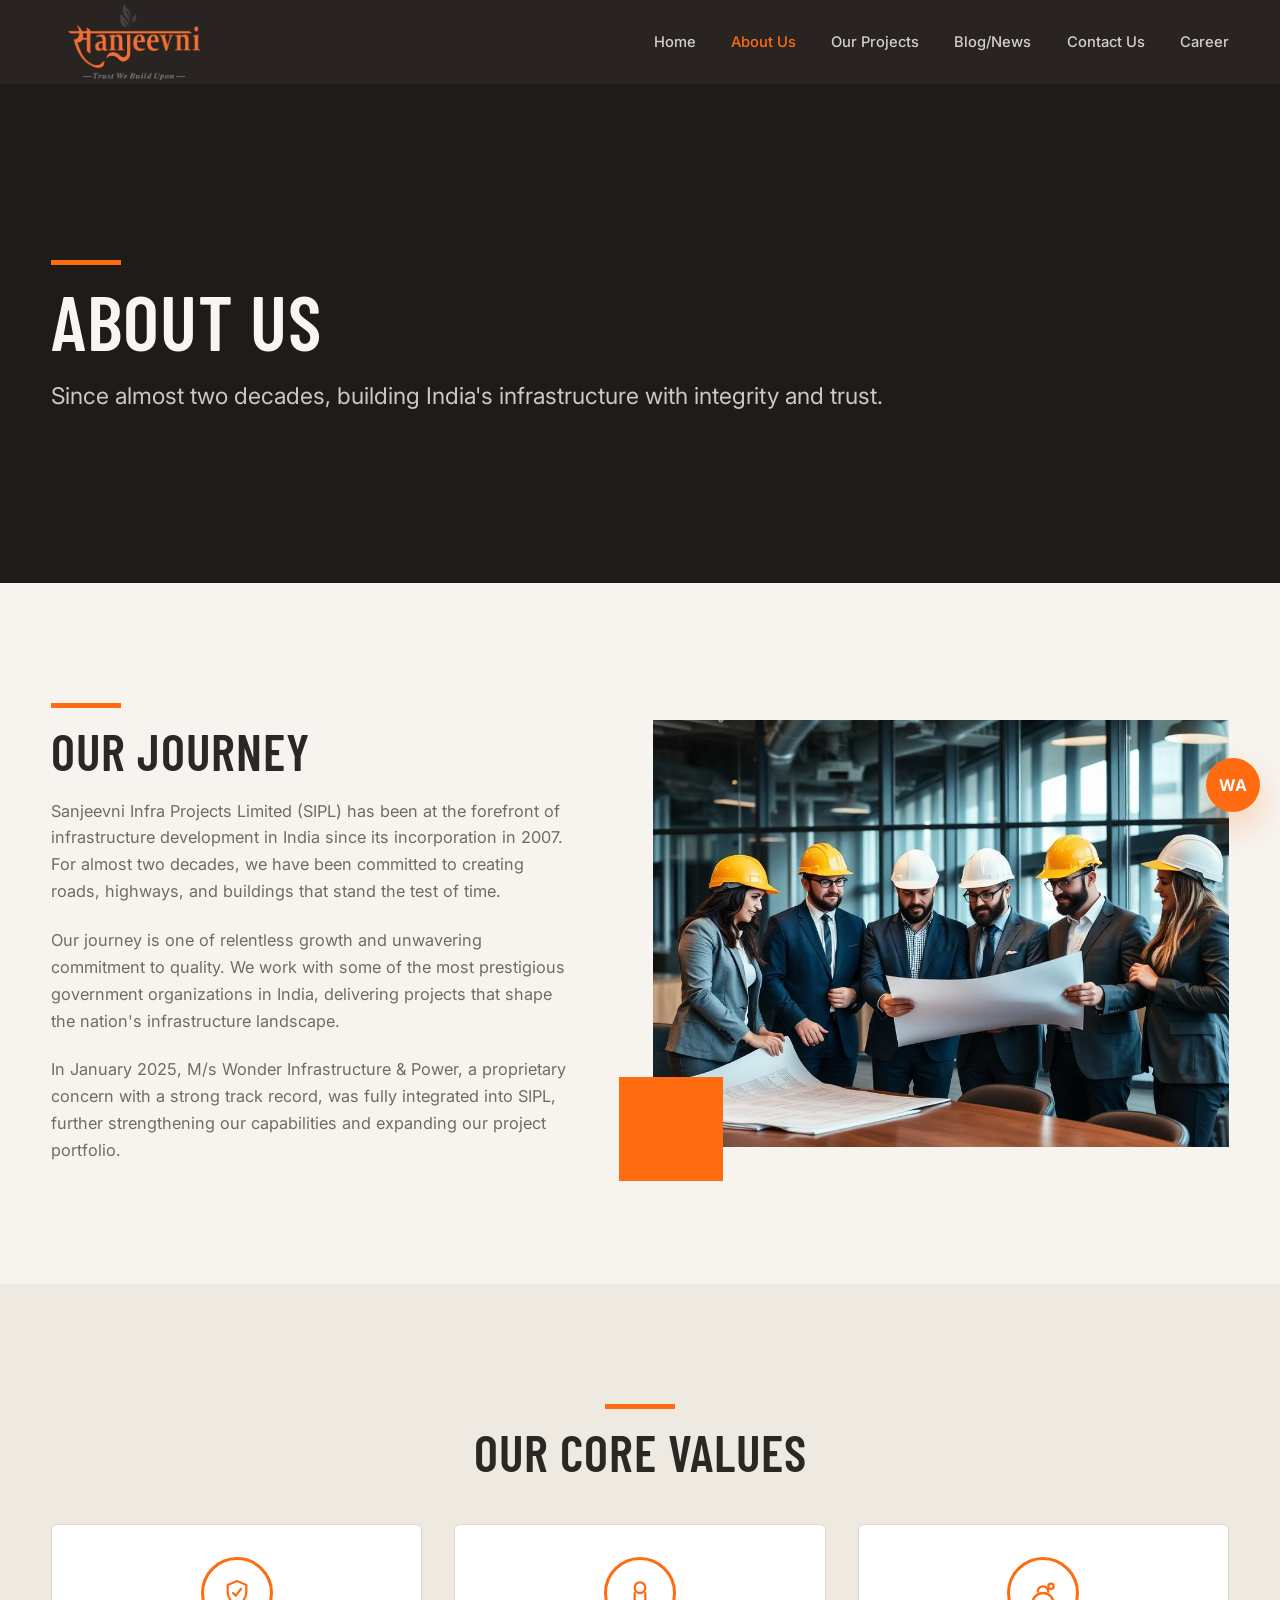
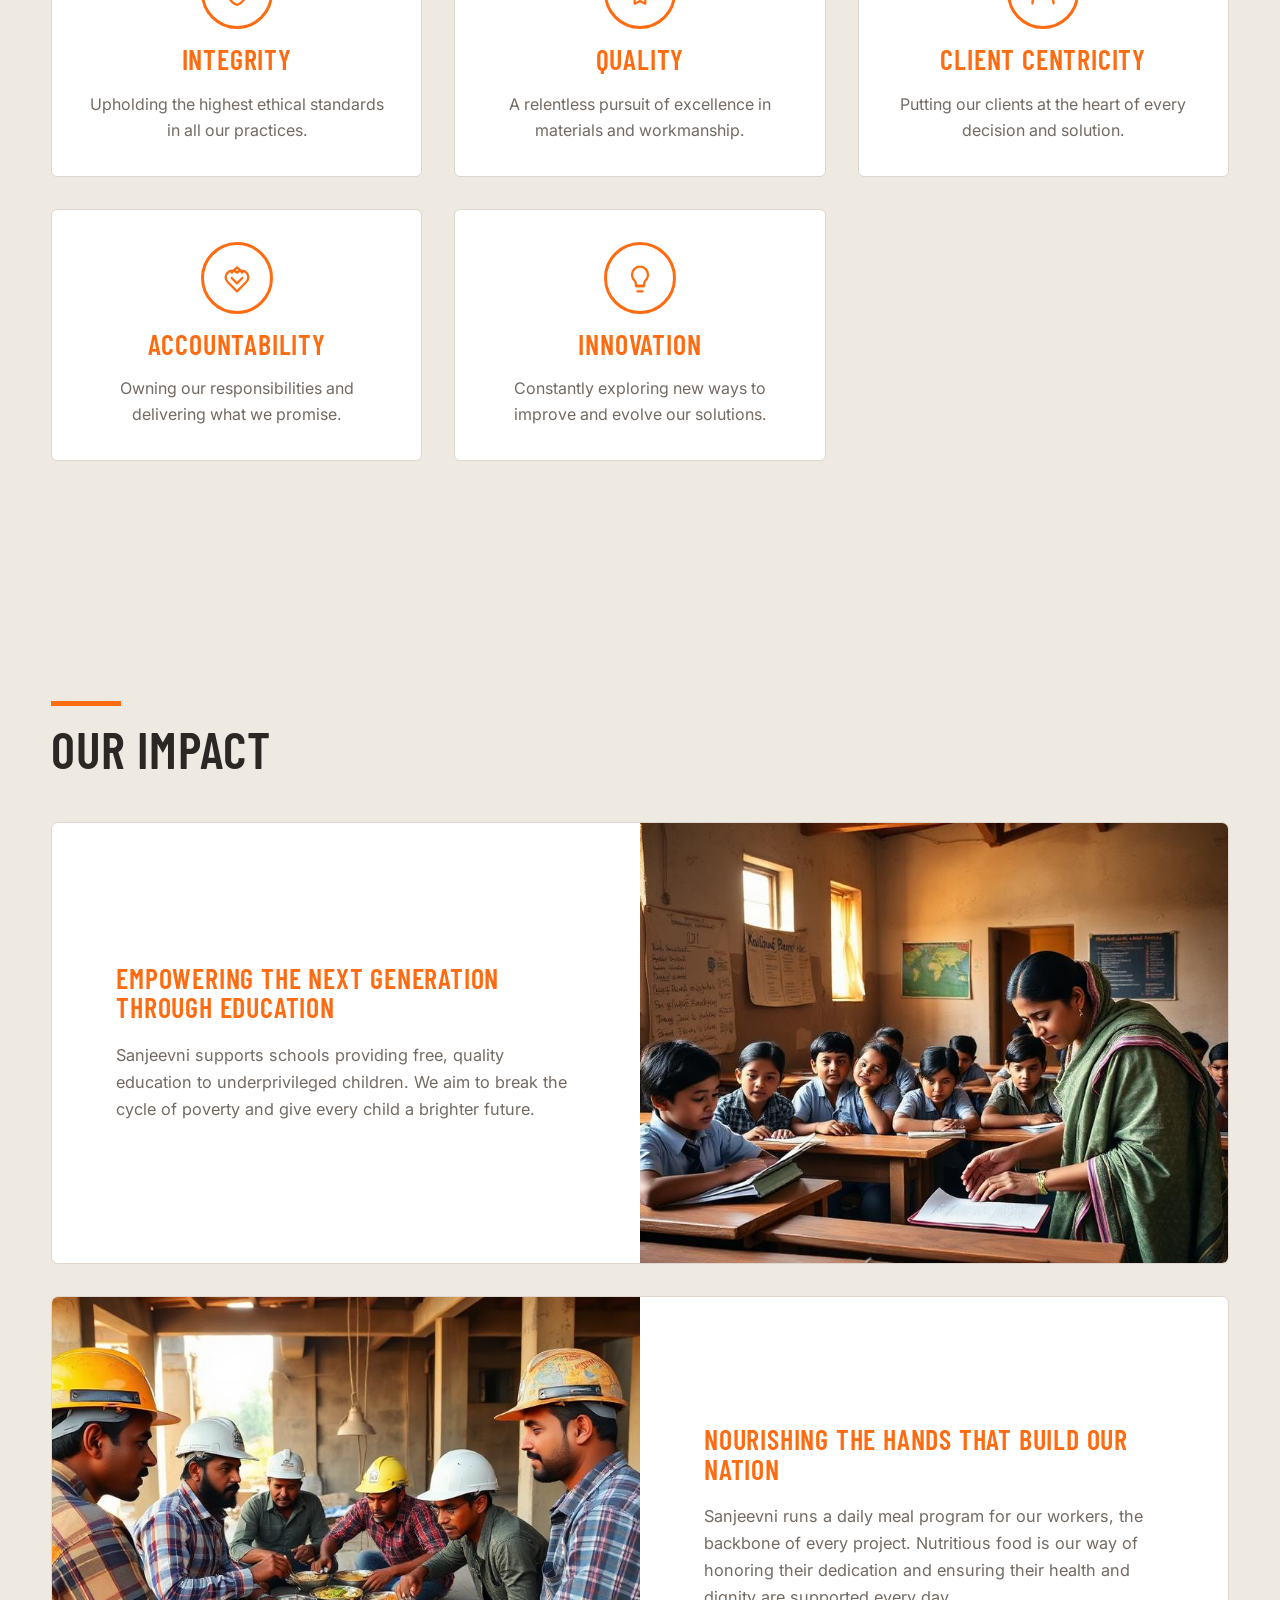
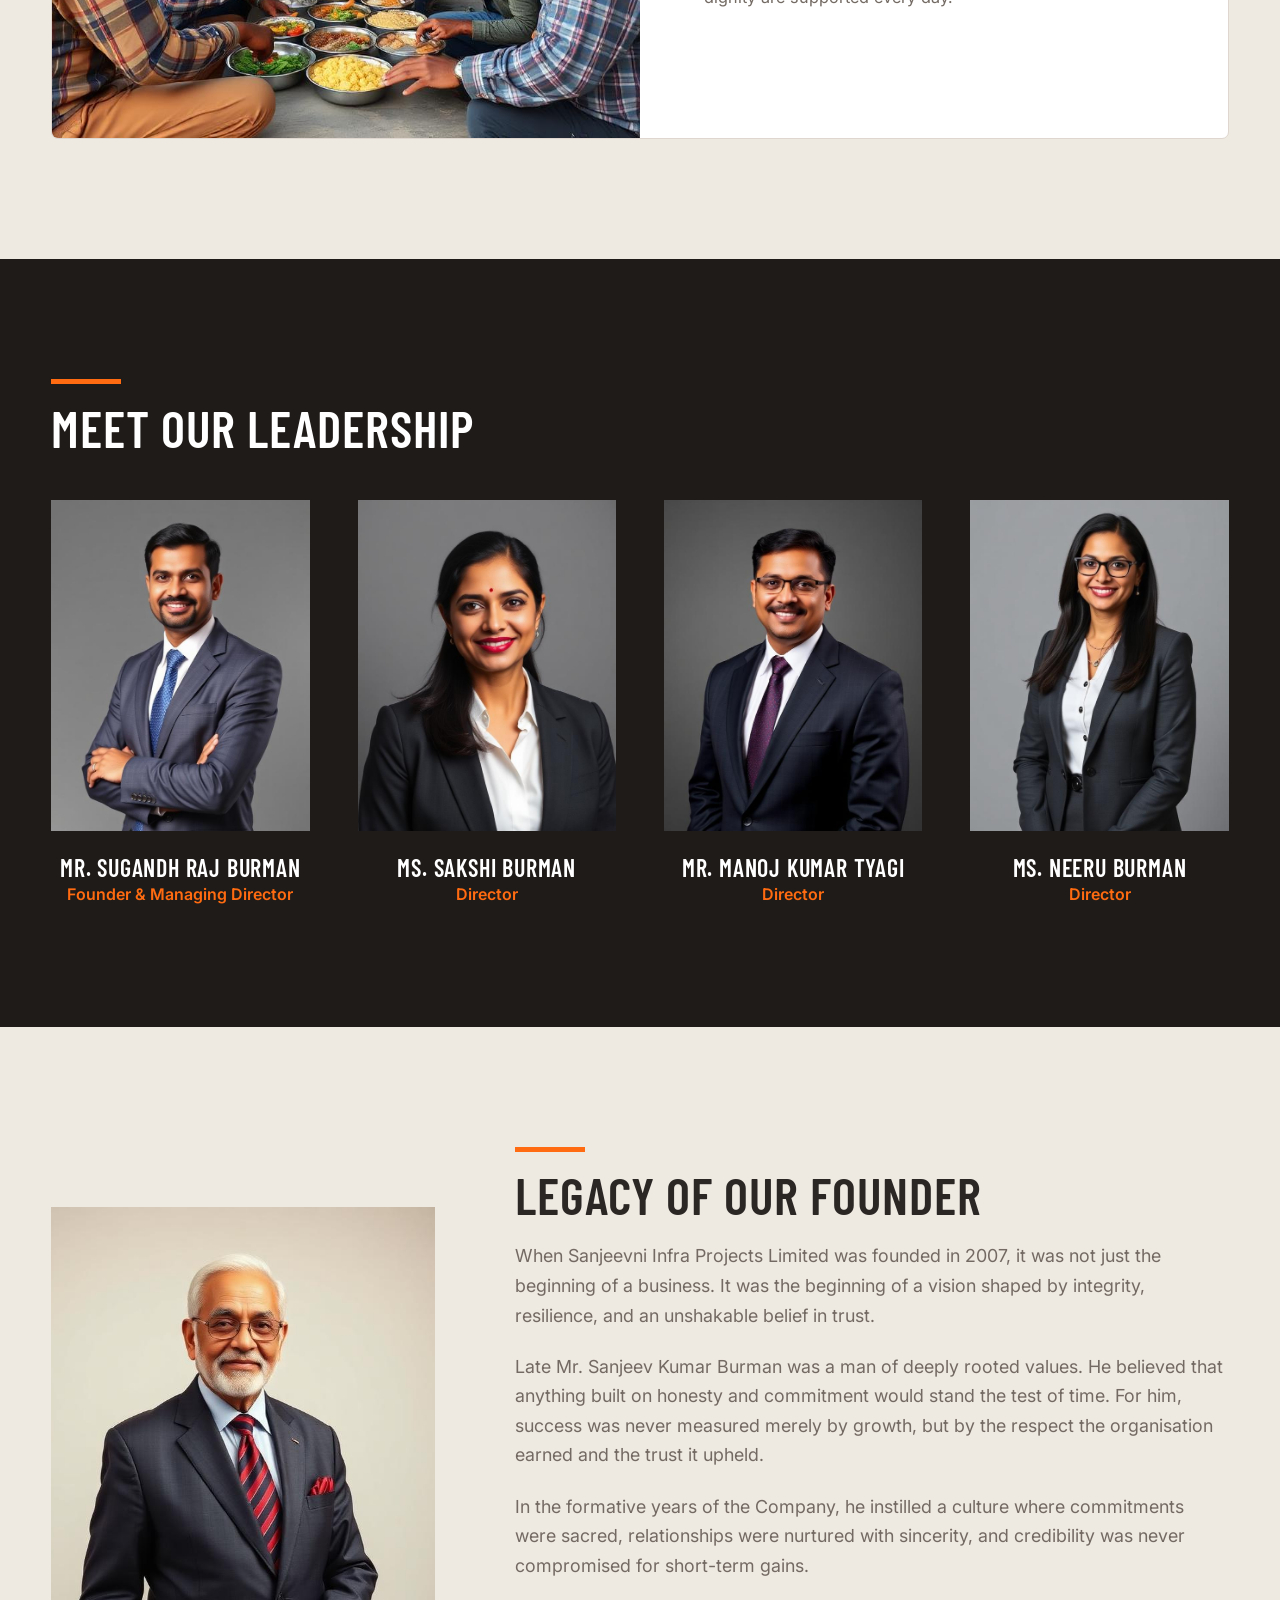
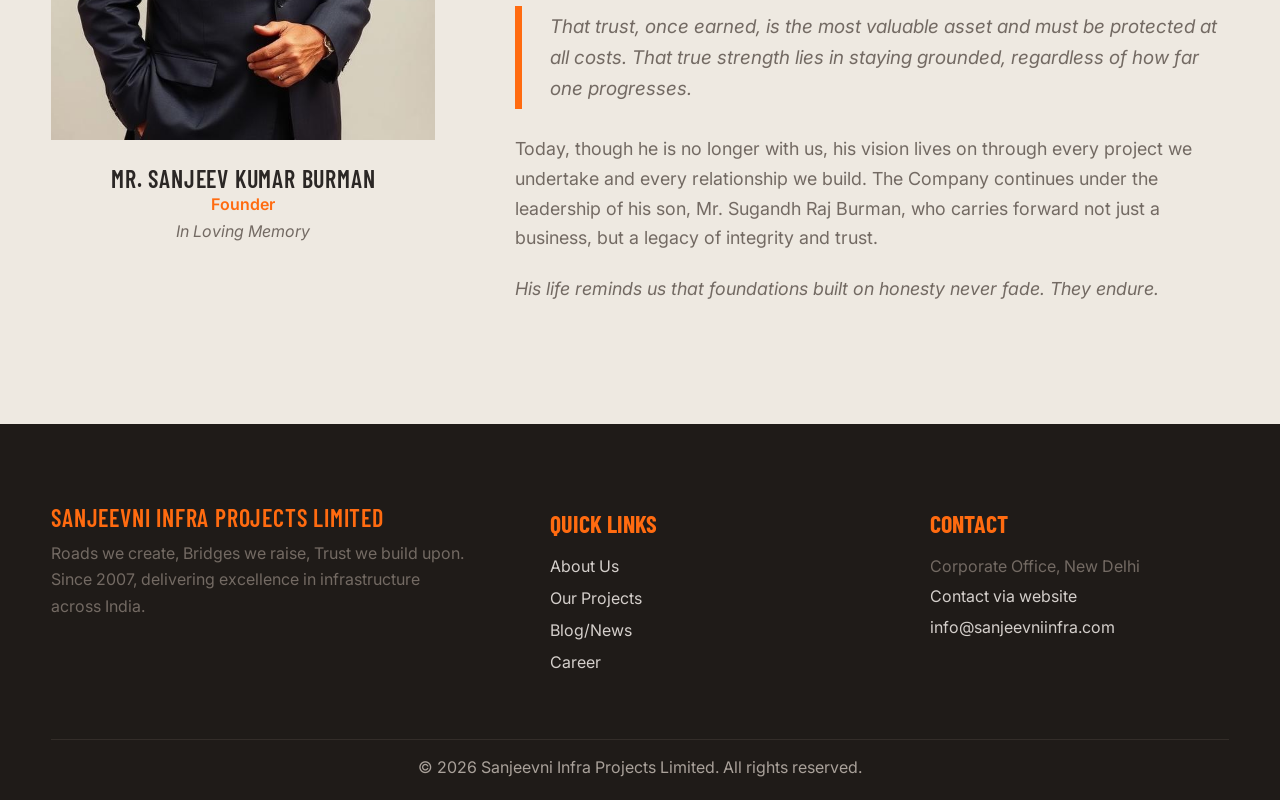
==== about.html @ ab6431d0 "Add files via upload" ====
﻿<!DOCTYPE html>
<html lang="en">
<head>
  <meta charset="UTF-8">
  <meta name="viewport" content="width=device-width, initial-scale=1.0">
  <title>About Us | Sanjeevni Infra Projects Limited</title>
  <meta name="description" content="Learn about Sanjeevni Infra Projects Limited, our journey, values, leadership, impact programs, and founder legacy.">
  <link rel="canonical" href="https://sanjeevniinfra.lovable.app/about">
  <link rel="stylesheet" href="css/style.css">
  <link href="https://fonts.googleapis.com/css2?family=Inter:wght@400;500;600;700&family=Barlow+Condensed:wght@500;600;700&display=swap" rel="stylesheet">
</head>
<body data-page="about">
  <header class="topbar about-topbar">
    <div class="container nav">
      <a class="logo image-logo" href="index.html"><img src="assets/images/logo-sanjeevni.png" alt="Sanjeevni Infra Projects Ltd"></a>
      <button class="menu-toggle" data-menu-toggle>Menu</button>
      <ul class="nav-links">
        <li><a href="index.html" data-page="home">Home</a></li>
        <li><a href="about.html" data-page="about">About Us</a></li>
        <li><a href="projects.html" data-page="projects">Our Projects</a></li>
        <li><a href="blog.html" data-page="blog">Blog/News</a></li>
        <li><a href="contact.html" data-page="contact">Contact Us</a></li>
        <li><a href="careers.html" data-page="careers">Career</a></li>
      </ul>
    </div>
  </header>

  <main class="about-page">
    <section class="about-hero">
      <div class="container">
        <span class="about-rule"></span>
        <h1>About Us</h1>
        <p>Since almost two decades, building India's infrastructure with integrity and trust.</p>
      </div>
    </section>

    <section class="about-section about-journey">
      <div class="container about-split">
        <div class="about-copy">
          <span class="about-rule"></span>
          <h2>Our Journey</h2>
          <p>Sanjeevni Infra Projects Limited (SIPL) has been at the forefront of infrastructure development in India since its incorporation in 2007. For almost two decades, we have been committed to creating roads, highways, and buildings that stand the test of time.</p>
          <p>Our journey is one of relentless growth and unwavering commitment to quality. We work with some of the most prestigious government organizations in India, delivering projects that shape the nation's infrastructure landscape.</p>
          <p>In January 2025, M/s Wonder Infrastructure &amp; Power, a proprietary concern with a strong track record, was fully integrated into SIPL, further strengthening our capabilities and expanding our project portfolio.</p>
        </div>
        <div class="about-image-block">
          <img src="assets/images/about/journey-team.png" alt="Sanjeevni Infra team reviewing infrastructure plans">
          <span aria-hidden="true"></span>
        </div>
      </div>
    </section>

    <section class="about-section values-section">
      <div class="container">
        <div class="about-section-title centered">
          <span class="about-rule"></span>
          <h2>Our Core Values</h2>
        </div>
        <div class="values-grid">
          <article class="value-card">
            <svg viewBox="0 0 24 24" aria-hidden="true"><path d="M12 3l7 3v5c0 4.5-2.8 8.5-7 10-4.2-1.5-7-5.5-7-10V6l7-3z"/><path d="M9 12l2 2 4-5"/></svg>
            <h3>Integrity</h3>
            <p>Upholding the highest ethical standards in all our practices.</p>
          </article>
          <article class="value-card">
            <svg viewBox="0 0 24 24" aria-hidden="true"><circle cx="12" cy="8" r="4"/><path d="M8 12v8l4-2 4 2v-8"/></svg>
            <h3>Quality</h3>
            <p>A relentless pursuit of excellence in materials and workmanship.</p>
          </article>
          <article class="value-card">
            <svg viewBox="0 0 24 24" aria-hidden="true"><path d="M16 11a4 4 0 1 0-8 0"/><path d="M4 20a8 8 0 0 1 16 0"/><circle cx="18" cy="7" r="2"/></svg>
            <h3>Client Centricity</h3>
            <p>Putting our clients at the heart of every decision and solution.</p>
          </article>
          <article class="value-card">
            <svg viewBox="0 0 24 24" aria-hidden="true"><path d="M8 12l4 4 4-4"/><path d="M16 8l-4-4-4 4"/><path d="M5 15c-2-2-2-5 0-7s5-2 7 0c2-2 5-2 7 0s2 5 0 7l-7 7-7-7z"/></svg>
            <h3>Accountability</h3>
            <p>Owning our responsibilities and delivering what we promise.</p>
          </article>
          <article class="value-card">
            <svg viewBox="0 0 24 24" aria-hidden="true"><path d="M9 18h6"/><path d="M10 22h4"/><path d="M8 14a6 6 0 1 1 8 0c-1 1-1 2-1 4H9c0-2 0-3-1-4z"/></svg>
            <h3>Innovation</h3>
            <p>Constantly exploring new ways to improve and evolve our solutions.</p>
          </article>
        </div>
      </div>
    </section>

    <section class="about-section impact-section">
      <div class="container">
        <div class="about-section-title">
          <span class="about-rule"></span>
          <h2>Our Impact</h2>
        </div>
        <article class="impact-row">
          <div class="impact-copy">
            <h3>Empowering the Next Generation Through Education</h3>
            <p>Sanjeevni supports schools providing free, quality education to underprivileged children. We aim to break the cycle of poverty and give every child a brighter future.</p>
          </div>
          <img src="assets/images/about/education-impact.png" alt="Children studying in a classroom supported by Sanjeevni">
        </article>
        <article class="impact-row reverse">
          <img src="assets/images/about/worker-meal.png" alt="Infrastructure workers sharing a nutritious meal at a project site">
          <div class="impact-copy">
            <h3>Nourishing the Hands That Build Our Nation</h3>
            <p>Sanjeevni runs a daily meal program for our workers, the backbone of every project. Nutritious food is our way of honoring their dedication and ensuring their health and dignity are supported every day.</p>
          </div>
        </article>
      </div>
    </section>

    <section class="about-section leadership-section">
      <div class="container">
        <div class="about-section-title">
          <span class="about-rule"></span>
          <h2>Meet Our Leadership</h2>
        </div>
        <div class="leadership-grid">
          <article class="leader-card"><img src="assets/images/about/leader-sugandh.png" alt="Mr. Sugandh Raj Burman"><h3>Mr. Sugandh Raj Burman</h3><p>Founder &amp; Managing Director</p></article>
          <article class="leader-card"><img src="assets/images/about/leader-sakshi.png" alt="Ms. Sakshi Burman"><h3>Ms. Sakshi Burman</h3><p>Director</p></article>
          <article class="leader-card"><img src="assets/images/about/leader-manoj.png" alt="Mr. Manoj Kumar Tyagi"><h3>Mr. Manoj Kumar Tyagi</h3><p>Director</p></article>
          <article class="leader-card"><img src="assets/images/about/leader-neeru.png" alt="Ms. Neeru Burman"><h3>Ms. Neeru Burman</h3><p>Director</p></article>
        </div>
      </div>
    </section>

    <section class="about-section founder-section">
      <div class="container founder-grid">
        <aside class="founder-portrait">
          <img src="assets/images/about/founder-sanjeev.png" alt="Mr. Sanjeev Kumar Burman">
          <h3>Mr. Sanjeev Kumar Burman</h3>
          <p>Founder</p>
          <em>In Loving Memory</em>
        </aside>
        <div class="founder-copy">
          <span class="about-rule"></span>
          <h2>Legacy of Our Founder</h2>
          <p>When Sanjeevni Infra Projects Limited was founded in 2007, it was not just the beginning of a business. It was the beginning of a vision shaped by integrity, resilience, and an unshakable belief in trust.</p>
          <p>Late Mr. Sanjeev Kumar Burman was a man of deeply rooted values. He believed that anything built on honesty and commitment would stand the test of time. For him, success was never measured merely by growth, but by the respect the organisation earned and the trust it upheld.</p>
          <p>In the formative years of the Company, he instilled a culture where commitments were sacred, relationships were nurtured with sincerity, and credibility was never compromised for short-term gains.</p>
          <blockquote>That trust, once earned, is the most valuable asset and must be protected at all costs. That true strength lies in staying grounded, regardless of how far one progresses.</blockquote>
          <p>Today, though he is no longer with us, his vision lives on through every project we undertake and every relationship we build. The Company continues under the leadership of his son, Mr. Sugandh Raj Burman, who carries forward not just a business, but a legacy of integrity and trust.</p>
          <p><em>His life reminds us that foundations built on honesty never fade. They endure.</em></p>
        </div>
      </div>
    </section>
  </main>

  <footer class="about-footer">
    <div class="container">
      <div class="footer-grid">
        <div class="footer-brand">
          <h3>Sanjeevni Infra Projects Limited</h3>
          <p>Roads we create, Bridges we raise, Trust we build upon. Since 2007, delivering excellence in infrastructure across India.</p>
        </div>
        <div class="footer-links">
          <h4>Quick Links</h4>
          <ul>
            <li><a href="about.html">About Us</a></li>
            <li><a href="projects.html">Our Projects</a></li>
            <li><a href="blog.html">Blog/News</a></li>
            <li><a href="careers.html">Career</a></li>
          </ul>
        </div>
        <div class="footer-contact">
          <h4>Contact</h4>
          <p>Corporate Office, New Delhi</p>
          <p><a href="contact.html">Contact via website</a></p>
          <p><a href="mailto:info@sanjeevniinfra.com">info@sanjeevniinfra.com</a></p>
        </div>
      </div>
      <div class="footer-bottom">
        <p>&copy; <span data-year></span> Sanjeevni Infra Projects Limited. All rights reserved.</p>
      </div>
    </div>
  </footer>

  <a class="wa-float" href="https://wa.me/919999999999?text=I%20want%20to%20know%20more%20about%20Sanjeevni%20Infra." target="_blank" rel="noopener noreferrer" aria-label="WhatsApp">WA</a>
  <script src="js/main.js"></script>
</body>
</html>
---- css/style.css ----
﻿@import url("https://fonts.googleapis.com/css2?family=Inter:wght@400;500;600;700&family=Barlow+Condensed:wght@500;600;700&display=swap");

:root {
  --bg: #0a1428;
  --bg-soft: #14213d;
  --surface: #ffffff;
  --surface-muted: #f4f7fc;
  --text: #1a2333;
  --text-light: #5a6678;
  --brand: #d37a2c;
  --brand-dark: #b9651d;
  --radius: 14px;
  --shadow: 0 14px 32px rgba(10, 26, 58, 0.1);
}

* {
  margin: 0;
  padding: 0;
  box-sizing: border-box;
}

body {
  font-family: "Inter", sans-serif;
  color: var(--text);
  background: var(--surface);
  line-height: 1.65;
  letter-spacing: 0;
}

*,
*::before,
*::after {
  transition: background-color 0.25s ease, color 0.25s ease, border-color 0.25s ease, transform 0.25s ease;
}

a {
  color: inherit;
  text-decoration: none;
}

.container {
  width: min(1180px, 92%);
  margin: 0 auto;
}

.topbar {
  position: sticky;
  top: 0;
  z-index: 1100;
  background: rgba(10, 20, 40, 0.94);
  backdrop-filter: blur(10px);
}

.nav {
  min-height: 76px;
  display: flex;
  align-items: center;
  justify-content: space-between;
  gap: 1rem;
}

.logo {
  color: #fff;
  font-family: "Barlow Condensed", sans-serif;
  font-weight: 600;
  font-size: 1.5rem;
  letter-spacing: 0.7px;
}

.logo span {
  color: var(--brand);
}

.nav-links {
  list-style: none;
  display: flex;
  gap: 1.4rem;
  color: #d7deeb;
  font-weight: 500;
}

.nav-links a:hover,
.nav-links a.active {
  color: #fff;
}

.menu-toggle {
  display: none;
  border: 1px solid #2c3f66;
  background: transparent;
  color: #fff;
  padding: 0.4rem 0.7rem;
  border-radius: 10px;
  cursor: pointer;
}

.hero {
  background: radial-gradient(circle at top left, #1e3260 0%, var(--bg) 56%);
  color: #fff;
  padding: 6rem 0 5.5rem;
  position: relative;
  overflow: hidden;
  isolation: isolate;
}

.hero-media {
  position: absolute;
  inset: 0;
  width: 100%;
  height: 100%;
  object-fit: cover;
  z-index: -2;
}

.hero-overlay {
  position: absolute;
  inset: 0;
  background: linear-gradient(rgba(7, 17, 37, 0.7), rgba(7, 17, 37, 0.62));
  z-index: -1;
}

.hero-grid {
  display: grid;
  grid-template-columns: 1.05fr 0.95fr;
  gap: 2rem;
  align-items: center;
  position: relative;
}

.eyebrow {
  color: #91a8d7;
  font-weight: 600;
  margin-bottom: 0.75rem;
}

h1,
h2,
h3 {
  font-family: "Barlow Condensed", "Inter", sans-serif;
  font-weight: 600;
  line-height: 1.2;
  letter-spacing: 0.8px;
  text-transform: uppercase;
}

h1 {
  font-size: clamp(2rem, 4vw, 3.5rem);
  margin-bottom: 1rem;
}

.lead {
  color: #d7e1f7;
  max-width: 52ch;
}

.hero-actions {
  margin-top: 1.75rem;
  display: flex;
  gap: 0.9rem;
  flex-wrap: wrap;
}

.btn {
  display: inline-block;
  border-radius: 999px;
  padding: 0.76rem 1.35rem;
  font-weight: 600;
  border: 1px solid transparent;
  cursor: pointer;
}

.btn-brand {
  background: var(--brand);
  color: #fff;
}

.btn-brand:hover {
  background: var(--brand-dark);
}

.btn-light {
  background: transparent;
  color: #fff;
  border-color: #5c75a5;
}

.hero-stats {
  background: rgba(255, 255, 255, 0.09);
  border: 1px solid rgba(255, 255, 255, 0.18);
  border-radius: var(--radius);
  padding: 1.4rem;
  display: grid;
  gap: 1rem;
}

.stat strong {
  display: block;
  font-size: 1.6rem;
}

.section {
  padding: 4.6rem 0;
}

.section.alt {
  background: var(--surface-muted);
}

.section-head {
  margin-bottom: 1.8rem;
}

.section-head p {
  color: var(--text-light);
  margin-top: 0.5rem;
}

.grid {
  display: grid;
  gap: 1.2rem;
}

.grid-3 {
  grid-template-columns: repeat(3, minmax(0, 1fr));
}

.card {
  background: var(--surface);
  border-radius: var(--radius);
  box-shadow: var(--shadow);
  padding: 1.2rem;
  border: 1px solid #ecf1fa;
}

.card:hover {
  transform: translateY(-6px);
}

.tag {
  display: inline-block;
  font-size: 0.75rem;
  padding: 0.2rem 0.6rem;
  border-radius: 999px;
  background: #eef3ff;
  color: #28457a;
  font-weight: 600;
}

.card h3 {
  margin: 0.75rem 0 0.45rem;
  font-size: 1.35rem;
}

.card p {
  color: var(--text-light);
}

.kpis {
  display: grid;
  grid-template-columns: repeat(4, minmax(0, 1fr));
  gap: 1rem;
}

.kpi {
  background: #0e1c37;
  color: #e7edfb;
  border-radius: 12px;
  padding: 1rem;
  text-align: center;
}

.kpi strong {
  display: block;
  font-size: 1.5rem;
}

.split {
  display: grid;
  grid-template-columns: 1fr 1fr;
  gap: 1.2rem;
}

form {
  display: grid;
  gap: 0.8rem;
}

input,
select,
textarea,
button {
  font: inherit;
}

input,
select,
textarea {
  width: 100%;
  border: 1px solid #d3ddf0;
  border-radius: 10px;
  padding: 0.7rem 0.85rem;
  background: #fff;
}

button.btn {
  border: 0;
}

.status {
  color: #0a6b3d;
  font-weight: 500;
}

.filters {
  display: flex;
  flex-wrap: wrap;
  gap: 0.6rem;
  margin-bottom: 1rem;
}

.filter-btn {
  border: 1px solid #cfd8e8;
  background: #fff;
  border-radius: 999px;
  padding: 0.45rem 0.9rem;
  cursor: pointer;
}

.filter-btn.active {
  background: #1b315a;
  color: #fff;
  border-color: #1b315a;
}

.map-wrap iframe {
  width: 100%;
  min-height: 330px;
  border: 0;
  border-radius: var(--radius);
}

.table-wrap {
  overflow-x: auto;
}

table {
  width: 100%;
  border-collapse: collapse;
}

th,
td {
  border-bottom: 1px solid #e5ebf8;
  padding: 0.7rem;
  text-align: left;
}

footer {
  background: #071125;
  color: #d8e2f5;
  padding: 2.2rem 0 1.2rem;
  position: relative;
  z-index: 10;
}

.footer-grid {
  display: grid;
  grid-template-columns: 1.4fr 1fr 1fr;
  gap: 1.25rem;
  padding-bottom: 1rem;
}

.footer-brand h3 {
  color: #fff;
  margin-bottom: 0.45rem;
}

.footer-brand p {
  color: #b6c5e4;
}

.footer-links h4,
.footer-contact h4 {
  color: #fff;
  margin-bottom: 0.6rem;
  font-size: 1.02rem;
}

.footer-links ul {
  list-style: none;
  display: grid;
  gap: 0.35rem;
}

.footer-links a,
.footer-contact a {
  color: #c6d3ee;
}

.footer-links a:hover,
.footer-contact a:hover {
  color: #fff;
}

.footer-contact p {
  color: #c6d3ee;
  margin-bottom: 0.25rem;
}

.footer-bottom {
  border-top: 1px solid #1f335d;
  padding-top: 0.85rem;
  color: #95a9d1;
  display: flex;
  justify-content: space-between;
  gap: 0.8rem;
  flex-wrap: wrap;
}

.wa-float {
  position: fixed;
  right: 20px;
  bottom: 88px;
  width: 54px;
  height: 54px;
  border-radius: 50%;
  display: grid;
  place-items: center;
  background: #25d366;
  color: #fff;
  font-weight: 700;
  box-shadow: 0 15px 35px rgba(20, 176, 84, 0.35);
  z-index: 5;
}

.wa-float:hover {
  transform: translateY(-3px);
}

.wa-float.is-hidden {
  opacity: 0;
  transform: translateY(10px);
  pointer-events: none;
}

@media (max-width: 960px) {
  .hero-grid,
  .grid-3,
  .split,
  .kpis,
  .footer-grid {
    grid-template-columns: 1fr 1fr;
  }
}

@media (max-width: 760px) {
  .menu-toggle {
    display: block;
  }

  .nav-links {
    position: absolute;
    right: 4%;
    top: 78px;
    display: none;
    flex-direction: column;
    background: #0b1c3e;
    border: 1px solid #29477d;
    border-radius: 10px;
    padding: 1rem;
    min-width: 180px;
  }

  .nav-links.open {
    display: flex;
  }

  .hero-grid,
  .grid-3,
  .split,
  .kpis,
  .footer-grid {
    grid-template-columns: 1fr;
  }

  .wa-float {
    width: 48px;
    height: 48px;
    right: 14px;
    bottom: 78px;
  }
}

/* About page */
:root {
  --about-dark: #1f1b18;
  --about-top: #292421;
  --about-cream: #f7f4ef;
  --about-warm: #eee9e1;
  --about-orange: #ff6b10;
  --about-copy: #736a63;
}

body[data-page="about"] {
  background: var(--about-cream);
  color: #2b2725;
}

.about-topbar {
  background: var(--about-top);
  position: sticky;
}

.about-topbar .nav {
  min-height: 84px;
}

.about-logo {
  display: grid;
  gap: 0.1rem;
  color: var(--about-orange);
  line-height: 1;
}

.about-logo span {
  color: var(--about-orange);
  font-size: 1.55rem;
}

.about-logo small {
  color: #b8b1ac;
  font-family: Inter, sans-serif;
  font-size: 0.66rem;
  font-weight: 700;
  letter-spacing: 2.6px;
  text-transform: uppercase;
}

.about-topbar .nav-links {
  gap: 2.2rem;
  color: #d4cfcb;
  font-size: 0.92rem;
}

.about-topbar .nav-links a.active,
.about-topbar .nav-links a:hover {
  color: var(--about-orange);
}

.about-page {
  background: var(--about-cream);
}

.about-hero {
  background: var(--about-dark);
  color: #f8f6f4;
  padding: 11rem 0 10.5rem;
}

.about-rule {
  display: block;
  width: 70px;
  height: 5px;
  background: var(--about-orange);
  margin-bottom: 1.2rem;
}

.about-hero h1,
.about-section h2 {
  font-size: clamp(2.9rem, 6vw, 5.8rem);
  line-height: 0.95;
  letter-spacing: 1px;
}

.about-hero p {
  color: #cfc8c1;
  font-size: clamp(1rem, 1.8vw, 1.45rem);
  max-width: 74ch;
  margin-top: 1.25rem;
}

.about-section {
  padding: 7.5rem 0;
}

.about-section h2,
.about-section h3 {
  color: #2b2725;
}

.about-section p {
  color: var(--about-copy);
}

.about-split,
.founder-grid {
  display: grid;
  grid-template-columns: 0.95fr 1.05fr;
  gap: 5rem;
  align-items: center;
}

.about-copy p {
  margin-top: 1.35rem;
  font-size: 1.02rem;
}

.about-image-block {
  position: relative;
}

.about-image-block img,
.impact-row img,
.leader-card img,
.founder-portrait img {
  display: block;
  width: 100%;
  object-fit: cover;
}

.about-image-block img {
  aspect-ratio: 1.35;
}

.about-image-block span {
  position: absolute;
  left: -34px;
  bottom: -34px;
  width: 104px;
  height: 104px;
  background: var(--about-orange);
}

.values-section,
.impact-section,
.founder-section {
  background: var(--about-warm);
}

.about-section-title {
  margin-bottom: 3rem;
}

.about-section-title.centered {
  text-align: center;
}

.about-section-title.centered .about-rule {
  margin-left: auto;
  margin-right: auto;
}

.about-section-title h2,
.about-copy h2,
.founder-copy h2 {
  font-size: clamp(2.4rem, 4vw, 4.1rem);
}

.values-grid {
  display: grid;
  grid-template-columns: repeat(3, minmax(0, 1fr));
  gap: 2rem;
}

.value-card {
  min-height: 242px;
  display: grid;
  justify-items: center;
  align-content: center;
  text-align: center;
  gap: 1rem;
  background: #fff;
  border: 1px solid #ddd6cf;
  border-radius: 6px;
  padding: 2rem;
}

.value-card:hover {
  transform: translateY(-5px);
}

.value-card svg {
  width: 72px;
  height: 72px;
  padding: 17px;
  color: var(--about-orange);
  border: 3px solid currentColor;
  border-radius: 50%;
  fill: none;
  stroke: currentColor;
  stroke-width: 1.7;
  stroke-linecap: round;
  stroke-linejoin: round;
}

.value-card h3,
.impact-copy h3 {
  color: var(--about-orange);
  font-size: 1.75rem;
  line-height: 1.05;
}

.value-card p {
  max-width: 34ch;
}

.impact-row {
  display: grid;
  grid-template-columns: 1fr 1fr;
  background: #fff;
  border: 1px solid #ded6cf;
  border-radius: 7px;
  overflow: hidden;
  margin-top: 2rem;
}

.impact-row img {
  height: 100%;
  min-height: 360px;
}

.impact-copy {
  display: grid;
  align-content: center;
  padding: clamp(2rem, 5vw, 5rem);
}

.impact-copy p {
  margin-top: 1.2rem;
  font-size: 1.02rem;
}

.leadership-section,
.about-footer {
  background: var(--about-dark);
  color: #eee9e4;
}

.leadership-section .about-section-title h2,
.leadership-section h3,
.about-footer h3,
.about-footer h4 {
  color: #fff;
}

.leadership-grid {
  display: grid;
  grid-template-columns: repeat(4, minmax(0, 1fr));
  gap: 3rem;
}

.leader-card {
  text-align: center;
}

.leader-card img {
  aspect-ratio: 0.78;
  margin-bottom: 1.5rem;
}

.leader-card h3,
.founder-portrait h3 {
  font-size: 1.5rem;
  line-height: 1.05;
}

.leader-card p,
.founder-portrait p {
  color: var(--about-orange);
  font-weight: 600;
}

.founder-grid {
  grid-template-columns: 0.7fr 1.3fr;
}

.founder-portrait {
  text-align: center;
}

.founder-portrait img {
  aspect-ratio: 0.72;
  margin-bottom: 1.6rem;
}

.founder-portrait em,
.founder-copy em {
  color: var(--about-copy);
}

.founder-copy p {
  margin-top: 1.35rem;
  font-size: 1.12rem;
}

.founder-copy blockquote {
  margin: 1.6rem 0;
  border-left: 7px solid var(--about-orange);
  color: var(--about-copy);
  font-size: 1.18rem;
  font-style: italic;
  padding: 0.3rem 0 0.3rem 1.7rem;
}

.about-footer {
  padding-top: 5rem;
}

.about-footer .footer-brand h3,
.about-footer .footer-links h4,
.about-footer .footer-contact h4 {
  color: var(--about-orange);
  font-family: "Barlow Condensed", sans-serif;
  text-transform: uppercase;
  font-size: 1.5rem;
}

.about-footer .footer-grid {
  gap: 5rem;
  padding-bottom: 4rem;
}

.about-footer .footer-bottom {
  justify-content: center;
  border-top-color: #332d29;
}

@media (max-width: 960px) {
  .about-split,
  .founder-grid,
  .impact-row,
  .leadership-grid,
  .values-grid {
    grid-template-columns: 1fr 1fr;
  }

  .founder-grid {
    gap: 3rem;
  }

  .about-topbar .nav-links {
    gap: 1rem;
  }
}

@media (max-width: 760px) {
  .about-topbar .nav-links {
    background: var(--about-top);
    border-color: #3b332d;
  }

  .about-hero {
    padding: 7rem 0;
  }

  .about-section {
    padding: 4.5rem 0;
  }

  .about-split,
  .founder-grid,
  .impact-row,
  .leadership-grid,
  .values-grid {
    grid-template-columns: 1fr;
  }

  .about-image-block span {
    width: 72px;
    height: 72px;
    left: -12px;
    bottom: -18px;
  }

  .impact-row.reverse img {
    order: 2;
  }

  .impact-row.reverse .impact-copy {
    order: 1;
  }

  .leader-card img,
  .founder-portrait img {
    max-width: 360px;
    margin-left: auto;
    margin-right: auto;
  }
}

/* Unified About-inspired UI */
:root {
  --bg: #1f1b18;
  --bg-soft: #292421;
  --surface: #ffffff;
  --surface-muted: #eee9e1;
  --text: #2b2725;
  --text-light: #736a63;
  --brand: #ff6b10;
  --brand-dark: #db5608;
  --radius: 7px;
  --shadow: none;
}

body {
  background: #f7f4ef;
  color: var(--text);
}

.topbar {
  background: var(--bg-soft);
  backdrop-filter: none;
}

.nav {
  min-height: 84px;
}

.logo,
.site-logo {
  display: grid;
  gap: 0.1rem;
  color: var(--brand);
  line-height: 1;
}

.logo span,
.site-logo span {
  color: var(--brand);
  font-size: 1.55rem;
}

.logo small,
.site-logo small {
  color: #b8b1ac;
  font-family: Inter, sans-serif;
  font-size: 0.66rem;
  font-weight: 700;
  letter-spacing: 2.6px;
  text-transform: uppercase;
}

.nav-links {
  color: #d4cfcb;
  gap: 2rem;
  font-size: 0.92rem;
}

.nav-links a:hover,
.nav-links a.active {
  color: var(--brand);
}

.menu-toggle {
  border-color: #3b332d;
  border-radius: 6px;
  color: #f8f6f4;
}

.hero {
  background: var(--bg);
  padding: 8.5rem 0 8rem;
}

.hero-overlay {
  background: linear-gradient(rgba(31, 27, 24, 0.82), rgba(31, 27, 24, 0.78));
}

.eyebrow {
  color: var(--brand);
  font-family: "Barlow Condensed", "Inter", sans-serif;
  font-size: 1.2rem;
  letter-spacing: 0.8px;
  text-transform: uppercase;
}

.eyebrow::before,
.section-head::before {
  content: "";
  display: block;
  width: 70px;
  height: 5px;
  background: var(--brand);
  margin-bottom: 1.1rem;
}

.hero h1 {
  font-size: clamp(3rem, 6vw, 6rem);
  line-height: 0.95;
  max-width: 13ch;
}

.lead {
  color: #d4cfcb;
  font-size: clamp(1rem, 1.6vw, 1.25rem);
}

.btn {
  border-radius: 6px;
  padding: 0.82rem 1.15rem;
  text-transform: uppercase;
  font-family: "Barlow Condensed", "Inter", sans-serif;
  font-size: 1.08rem;
  letter-spacing: 0.4px;
}

.btn-light {
  border-color: #746a62;
  color: #f8f6f4;
}

.hero-stats {
  background: rgba(255, 255, 255, 0.06);
  border-color: rgba(255, 255, 255, 0.16);
  border-radius: 7px;
}

.stat strong,
.kpi strong {
  color: var(--brand);
  font-family: "Barlow Condensed", "Inter", sans-serif;
  font-size: 2.1rem;
}

.section {
  background: #f7f4ef;
  padding: 6rem 0;
}

.section.alt {
  background: var(--surface-muted);
}

body:not([data-page="home"]):not([data-page="about"]) .section:first-of-type {
  padding-top: 6.8rem;
}

.section-head {
  margin-bottom: 2.2rem;
}

.section-head h1,
.section-head h2 {
  font-size: clamp(2.6rem, 4vw, 4.3rem);
  line-height: 0.95;
}

.section-head p,
.card p,
.footer-brand p,
.footer-contact p {
  color: var(--text-light);
}

.card {
  border: 1px solid #ddd6cf;
  border-radius: 7px;
  box-shadow: none;
  padding: 1.8rem;
}

.card:hover {
  transform: translateY(-5px);
}

.card h3 {
  color: #2b2725;
  font-size: 1.65rem;
  line-height: 1.05;
}

.tag {
  background: transparent;
  border: 1px solid var(--brand);
  border-radius: 999px;
  color: var(--brand);
  font-family: "Barlow Condensed", "Inter", sans-serif;
  font-size: 1rem;
  letter-spacing: 0.4px;
  text-transform: uppercase;
}

.kpi {
  background: var(--bg);
  border-radius: 7px;
  color: #eee9e4;
  padding: 1.6rem 1rem;
}

input,
select,
textarea {
  border-color: #ddd6cf;
  border-radius: 6px;
  color: #2b2725;
}

input:focus,
select:focus,
textarea:focus {
  border-color: var(--brand);
  outline: 2px solid rgba(255, 107, 16, 0.18);
}

.filter-btn {
  border-color: #d8d0c8;
  border-radius: 6px;
  color: #2b2725;
}

.filter-btn.active,
.filter-btn:hover {
  background: var(--brand);
  border-color: var(--brand);
  color: #fff;
}

.map-wrap iframe {
  border-radius: 7px;
  border: 1px solid #ddd6cf;
}

footer,
.about-footer {
  background: var(--bg);
  color: #eee9e4;
  padding-top: 5rem;
}

.footer-grid,
.about-footer .footer-grid {
  gap: 5rem;
  padding-bottom: 4rem;
}

.footer-brand h3,
.footer-links h4,
.footer-contact h4,
.about-footer .footer-brand h3,
.about-footer .footer-links h4,
.about-footer .footer-contact h4 {
  color: var(--brand);
  font-family: "Barlow Condensed", "Inter", sans-serif;
  font-size: 1.5rem;
  text-transform: uppercase;
}

.footer-links a,
.footer-contact a {
  color: #d4cfcb;
}

.footer-links a:hover,
.footer-contact a:hover {
  color: var(--brand);
}

.footer-bottom,
.about-footer .footer-bottom {
  border-top-color: #332d29;
  color: #a9a19a;
}

.wa-float {
  background: var(--brand);
  box-shadow: 0 15px 35px rgba(255, 107, 16, 0.28);
}

@media (max-width: 960px) {
  .nav-links {
    gap: 1rem;
  }
}

@media (max-width: 760px) {
  .nav-links {
    background: var(--bg-soft);
    border-color: #3b332d;
  }

  .hero {
    padding: 6rem 0;
  }

  .hero h1 {
    max-width: none;
  }

  .section {
    padding: 4.5rem 0;
  }
}

/* Career application form */
.career-application {
  max-width: 1060px;
  margin: 4rem auto 0;
}

.career-application .section-head {
  margin-bottom: 1.6rem;
}

.career-form {
  gap: 1.75rem;
}

.career-field {
  display: grid;
  gap: 0.65rem;
}

.career-field > span:first-child {
  color: #111;
  font-family: "Barlow Condensed", "Inter", sans-serif;
  font-size: 1.35rem;
  font-weight: 600;
  letter-spacing: 0.6px;
}

.career-field em {
  color: var(--brand);
  font-style: normal;
}

.career-form input,
.career-form select,
.career-form textarea,
.career-file-control {
  width: 100%;
  background: #fff;
  border: 1px solid #d8d0c8;
  border-radius: 0;
  color: #4f4a46;
  font-size: 1rem;
}

.career-form input,
.career-form select,
.career-file-control {
  min-height: 64px;
  padding: 0 1.35rem;
}

.career-form textarea {
  min-height: 170px;
  padding: 1.2rem 1.35rem;
  resize: vertical;
}

.career-form input::placeholder,
.career-form textarea::placeholder {
  color: #746d68;
}

.career-upload input[type="file"] {
  position: absolute;
  inline-size: 1px;
  block-size: 1px;
  opacity: 0;
  pointer-events: none;
}

.career-file-control {
  display: flex;
  align-items: center;
  gap: 0.85rem;
  cursor: pointer;
}

.career-file-control svg {
  width: 24px;
  height: 24px;
  color: var(--brand);
  fill: none;
  stroke: currentColor;
  stroke-width: 1.8;
  stroke-linecap: round;
  stroke-linejoin: round;
  flex: 0 0 auto;
}

.career-submit {
  min-height: 74px;
  width: 100%;
  border: 0;
  border-radius: 0;
  background: var(--brand);
  color: #fff;
  cursor: pointer;
  font-family: "Barlow Condensed", "Inter", sans-serif;
  font-size: 1.35rem;
  font-weight: 700;
  letter-spacing: 1.2px;
  text-transform: uppercase;
}

.career-submit:hover,
.career-submit:focus-visible {
  background: var(--brand-dark);
}

.career-status {
  min-height: 1.5rem;
}

@media (max-width: 760px) {
  .career-application {
    margin-top: 3rem;
  }

  .career-form {
    gap: 1.35rem;
  }

  .career-form input,
  .career-form select,
  .career-file-control {
    min-height: 58px;
  }

  .career-submit {
    min-height: 64px;
  }
}

/* Image logo */
.image-logo {
  display: flex;
  align-items: center;
  width: clamp(118px, 13vw, 178px);
  min-width: 118px;
  line-height: 0;
}

.image-logo img {
  display: block;
  width: 100%;
  height: auto;
  max-height: 76px;
  object-fit: contain;
}

@media (max-width: 760px) {
  .image-logo {
    width: 126px;
  }

  .image-logo img {
    max-height: 66px;
  }
}

/* Home build and clients segment */
.build-section {
  padding-bottom: 5.2rem;
}

.compact-head {
  margin-bottom: 2rem;
}

.compact-head h2 {
  font-size: clamp(2.1rem, 3.2vw, 3rem);
}

.build-grid {
  display: grid;
  grid-template-columns: repeat(2, minmax(0, 1fr));
  gap: 2rem;
}

.build-card {
  position: relative;
  min-height: 330px;
  overflow: hidden;
  background: #1f1b18;
}

.build-card img {
  display: block;
  width: 100%;
  height: 100%;
  min-height: 330px;
  object-fit: cover;
  transform: scale(1.01);
}

.build-card::after {
  content: "";
  position: absolute;
  inset: 0;
  background: linear-gradient(180deg, rgba(31, 27, 24, 0.03) 25%, rgba(31, 27, 24, 0.86) 100%);
}

.build-card-content {
  position: absolute;
  left: 2rem;
  right: 2rem;
  bottom: 1.7rem;
  z-index: 1;
  color: #fff;
}

.build-card-content svg {
  width: 28px;
  height: 28px;
  margin-bottom: 0.75rem;
  color: var(--brand);
  fill: none;
  stroke: currentColor;
  stroke-width: 1.9;
  stroke-linecap: round;
  stroke-linejoin: round;
}

.build-card-content h3 {
  color: #fff;
  font-size: 2rem;
  line-height: 0.95;
}

.build-card-content p {
  color: #ded8d1;
  font-size: 0.95rem;
  font-weight: 600;
}

.clients-section {
  background: var(--surface-muted);
}

.clients-grid {
  display: grid;
  grid-template-columns: repeat(3, minmax(0, 1fr));
  gap: 1rem;
}

.clients-grid article {
  min-height: 78px;
  display: flex;
  align-items: center;
  gap: 1rem;
  background: #fff;
  border: 1px solid #d8d0c8;
  padding: 1rem 1.25rem;
}

.clients-grid svg {
  width: 18px;
  height: 18px;
  color: var(--brand);
  fill: none;
  stroke: currentColor;
  stroke-width: 1.9;
  stroke-linecap: round;
  stroke-linejoin: round;
  flex: 0 0 auto;
}

.clients-grid span {
  color: #171412;
  font-size: 0.9rem;
  line-height: 1.35;
}

@media (max-width: 960px) {
  .build-grid,
  .clients-grid {
    grid-template-columns: 1fr 1fr;
  }
}

@media (max-width: 760px) {
  .build-grid,
  .clients-grid {
    grid-template-columns: 1fr;
  }

  .build-card,
  .build-card img {
    min-height: 260px;
  }

  .build-card-content {
    left: 1.25rem;
    right: 1.25rem;
  }
}
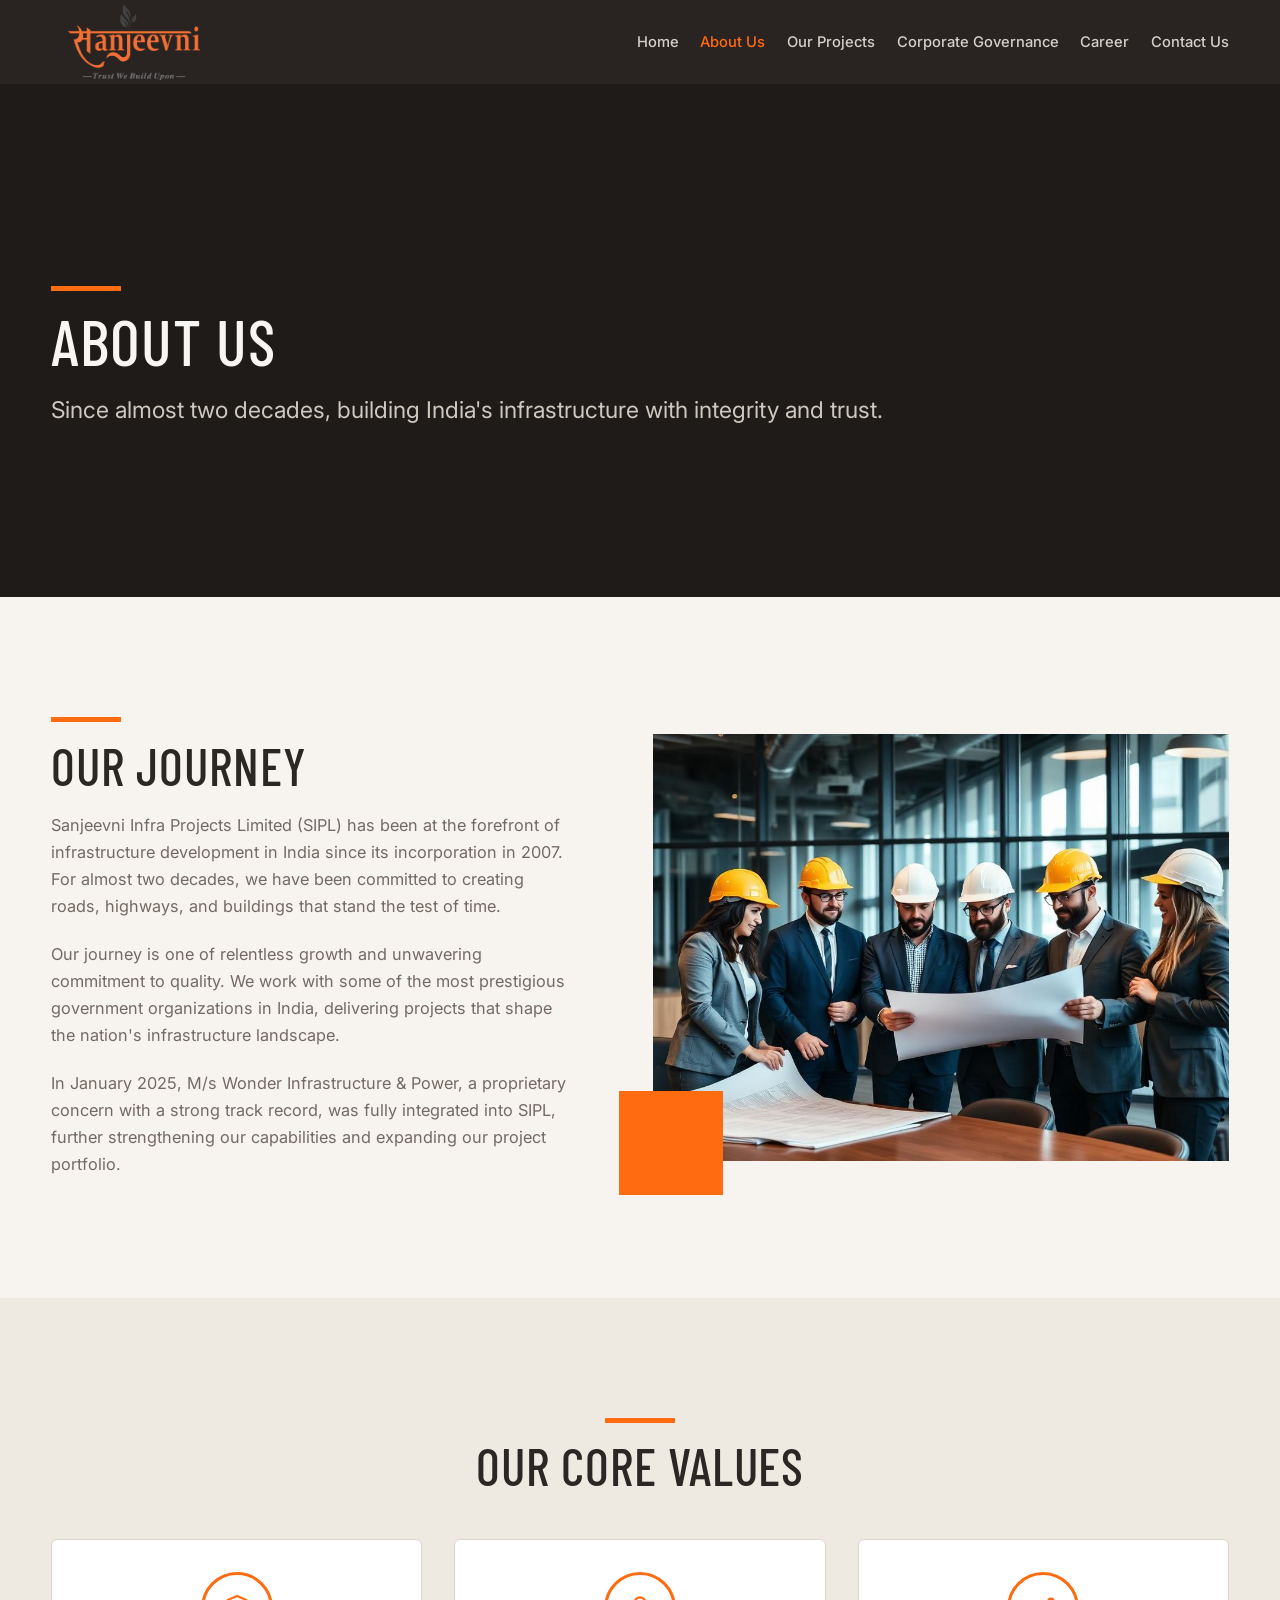
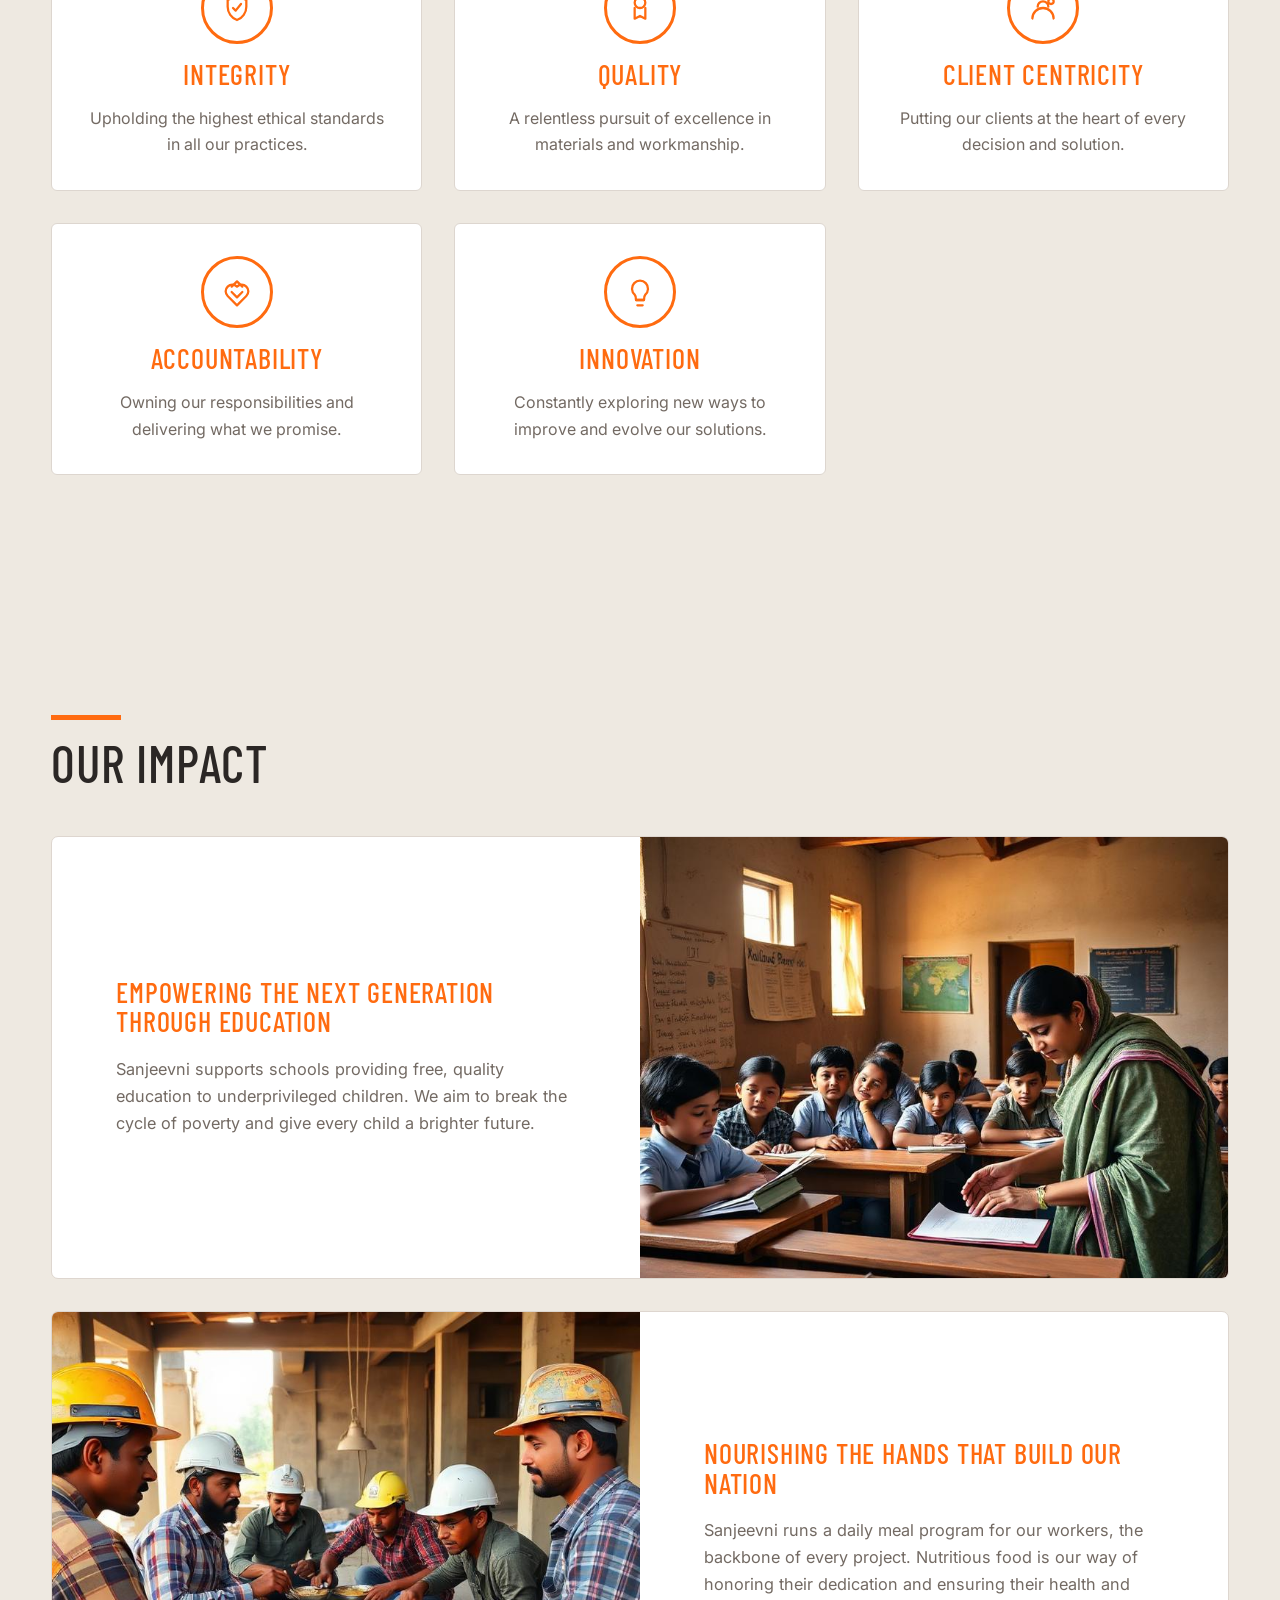
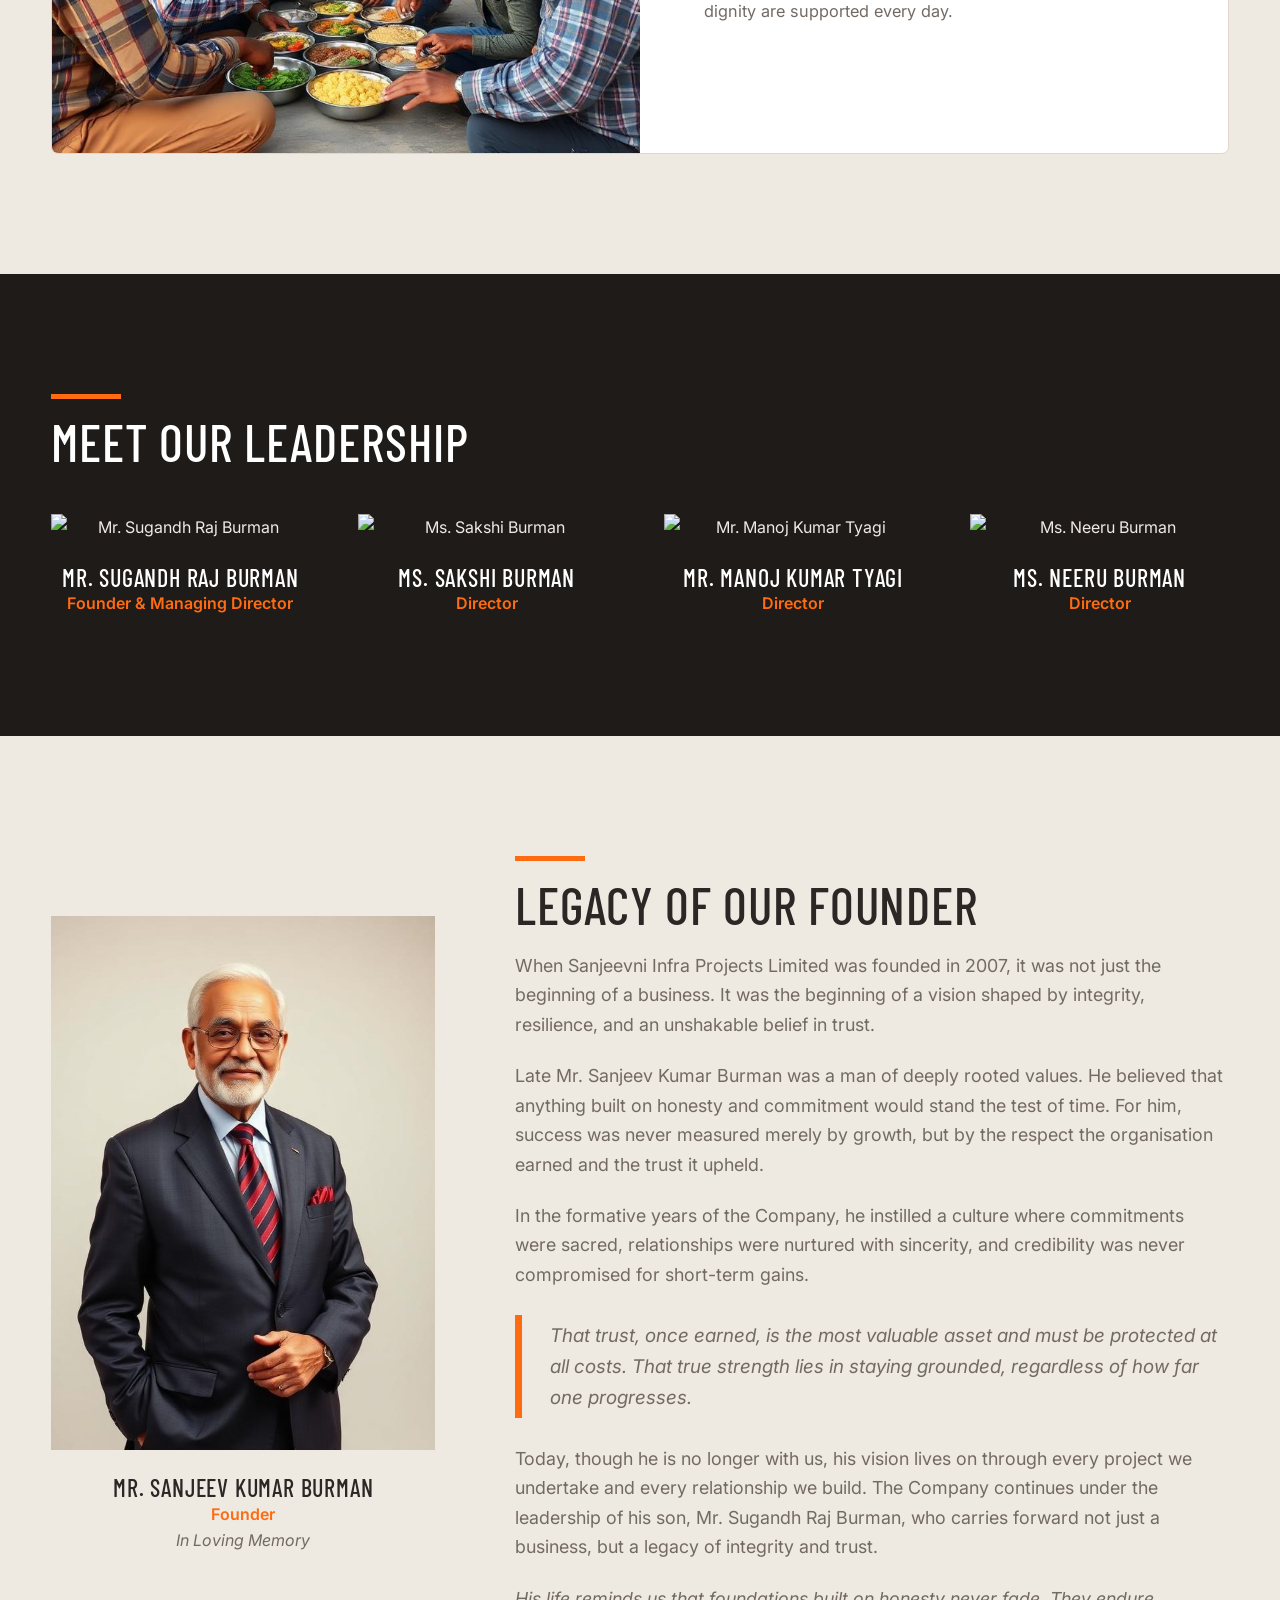
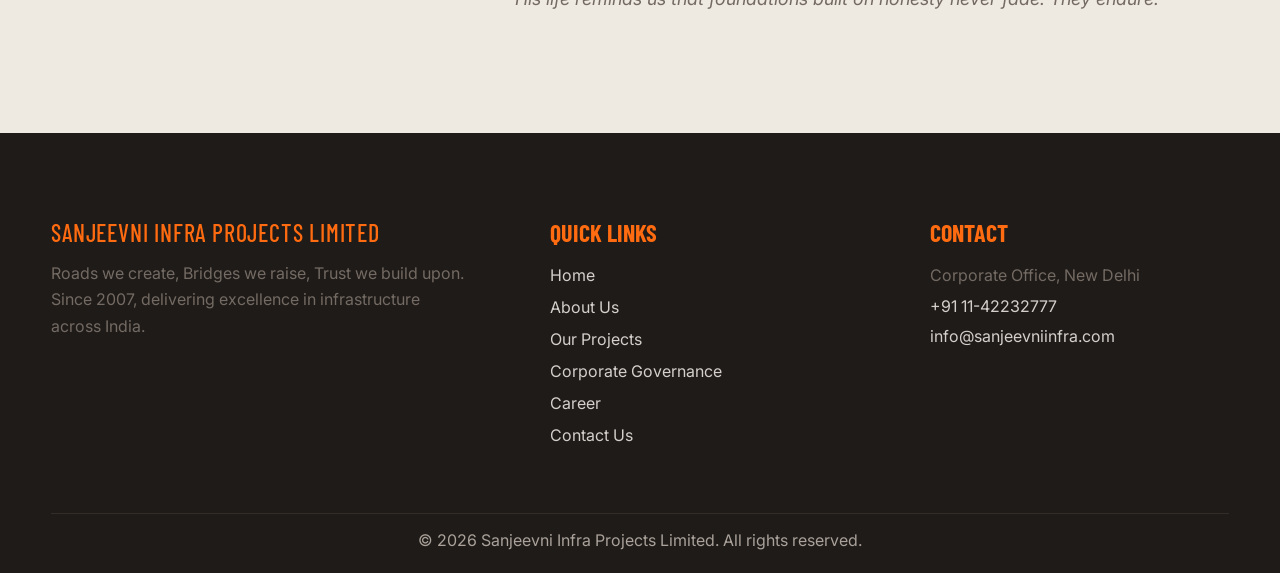
==== commit 15573066: "updated" ====
--- a/about.html
+++ b/about.html
@@ -1,183 +1,187 @@
-﻿<!DOCTYPE html>
-<html lang="en">
-<head>
-  <meta charset="UTF-8">
-  <meta name="viewport" content="width=device-width, initial-scale=1.0">
-  <title>About Us | Sanjeevni Infra Projects Limited</title>
-  <meta name="description" content="Learn about Sanjeevni Infra Projects Limited, our journey, values, leadership, impact programs, and founder legacy.">
-  <link rel="canonical" href="https://sanjeevniinfra.lovable.app/about">
-  <link rel="stylesheet" href="css/style.css">
-  <link href="https://fonts.googleapis.com/css2?family=Inter:wght@400;500;600;700&family=Barlow+Condensed:wght@500;600;700&display=swap" rel="stylesheet">
-</head>
-<body data-page="about">
-  <header class="topbar about-topbar">
-    <div class="container nav">
-      <a class="logo image-logo" href="index.html"><img src="assets/images/logo-sanjeevni.png" alt="Sanjeevni Infra Projects Ltd"></a>
-      <button class="menu-toggle" data-menu-toggle>Menu</button>
-      <ul class="nav-links">
-        <li><a href="index.html" data-page="home">Home</a></li>
-        <li><a href="about.html" data-page="about">About Us</a></li>
-        <li><a href="projects.html" data-page="projects">Our Projects</a></li>
-        <li><a href="blog.html" data-page="blog">Blog/News</a></li>
-        <li><a href="contact.html" data-page="contact">Contact Us</a></li>
-        <li><a href="careers.html" data-page="careers">Career</a></li>
-      </ul>
-    </div>
-  </header>
-
-  <main class="about-page">
-    <section class="about-hero">
-      <div class="container">
-        <span class="about-rule"></span>
-        <h1>About Us</h1>
-        <p>Since almost two decades, building India's infrastructure with integrity and trust.</p>
-      </div>
-    </section>
-
-    <section class="about-section about-journey">
-      <div class="container about-split">
-        <div class="about-copy">
-          <span class="about-rule"></span>
-          <h2>Our Journey</h2>
-          <p>Sanjeevni Infra Projects Limited (SIPL) has been at the forefront of infrastructure development in India since its incorporation in 2007. For almost two decades, we have been committed to creating roads, highways, and buildings that stand the test of time.</p>
-          <p>Our journey is one of relentless growth and unwavering commitment to quality. We work with some of the most prestigious government organizations in India, delivering projects that shape the nation's infrastructure landscape.</p>
-          <p>In January 2025, M/s Wonder Infrastructure &amp; Power, a proprietary concern with a strong track record, was fully integrated into SIPL, further strengthening our capabilities and expanding our project portfolio.</p>
-        </div>
-        <div class="about-image-block">
-          <img src="assets/images/about/journey-team.png" alt="Sanjeevni Infra team reviewing infrastructure plans">
-          <span aria-hidden="true"></span>
-        </div>
-      </div>
-    </section>
-
-    <section class="about-section values-section">
-      <div class="container">
-        <div class="about-section-title centered">
-          <span class="about-rule"></span>
-          <h2>Our Core Values</h2>
-        </div>
-        <div class="values-grid">
-          <article class="value-card">
-            <svg viewBox="0 0 24 24" aria-hidden="true"><path d="M12 3l7 3v5c0 4.5-2.8 8.5-7 10-4.2-1.5-7-5.5-7-10V6l7-3z"/><path d="M9 12l2 2 4-5"/></svg>
-            <h3>Integrity</h3>
-            <p>Upholding the highest ethical standards in all our practices.</p>
-          </article>
-          <article class="value-card">
-            <svg viewBox="0 0 24 24" aria-hidden="true"><circle cx="12" cy="8" r="4"/><path d="M8 12v8l4-2 4 2v-8"/></svg>
-            <h3>Quality</h3>
-            <p>A relentless pursuit of excellence in materials and workmanship.</p>
-          </article>
-          <article class="value-card">
-            <svg viewBox="0 0 24 24" aria-hidden="true"><path d="M16 11a4 4 0 1 0-8 0"/><path d="M4 20a8 8 0 0 1 16 0"/><circle cx="18" cy="7" r="2"/></svg>
-            <h3>Client Centricity</h3>
-            <p>Putting our clients at the heart of every decision and solution.</p>
-          </article>
-          <article class="value-card">
-            <svg viewBox="0 0 24 24" aria-hidden="true"><path d="M8 12l4 4 4-4"/><path d="M16 8l-4-4-4 4"/><path d="M5 15c-2-2-2-5 0-7s5-2 7 0c2-2 5-2 7 0s2 5 0 7l-7 7-7-7z"/></svg>
-            <h3>Accountability</h3>
-            <p>Owning our responsibilities and delivering what we promise.</p>
-          </article>
-          <article class="value-card">
-            <svg viewBox="0 0 24 24" aria-hidden="true"><path d="M9 18h6"/><path d="M10 22h4"/><path d="M8 14a6 6 0 1 1 8 0c-1 1-1 2-1 4H9c0-2 0-3-1-4z"/></svg>
-            <h3>Innovation</h3>
-            <p>Constantly exploring new ways to improve and evolve our solutions.</p>
-          </article>
-        </div>
-      </div>
-    </section>
-
-    <section class="about-section impact-section">
-      <div class="container">
-        <div class="about-section-title">
-          <span class="about-rule"></span>
-          <h2>Our Impact</h2>
-        </div>
-        <article class="impact-row">
-          <div class="impact-copy">
-            <h3>Empowering the Next Generation Through Education</h3>
-            <p>Sanjeevni supports schools providing free, quality education to underprivileged children. We aim to break the cycle of poverty and give every child a brighter future.</p>
-          </div>
-          <img src="assets/images/about/education-impact.png" alt="Children studying in a classroom supported by Sanjeevni">
-        </article>
-        <article class="impact-row reverse">
-          <img src="assets/images/about/worker-meal.png" alt="Infrastructure workers sharing a nutritious meal at a project site">
-          <div class="impact-copy">
-            <h3>Nourishing the Hands That Build Our Nation</h3>
-            <p>Sanjeevni runs a daily meal program for our workers, the backbone of every project. Nutritious food is our way of honoring their dedication and ensuring their health and dignity are supported every day.</p>
-          </div>
-        </article>
-      </div>
-    </section>
-
-    <section class="about-section leadership-section">
-      <div class="container">
-        <div class="about-section-title">
-          <span class="about-rule"></span>
-          <h2>Meet Our Leadership</h2>
-        </div>
-        <div class="leadership-grid">
-          <article class="leader-card"><img src="assets/images/about/leader-sugandh.png" alt="Mr. Sugandh Raj Burman"><h3>Mr. Sugandh Raj Burman</h3><p>Founder &amp; Managing Director</p></article>
-          <article class="leader-card"><img src="assets/images/about/leader-sakshi.png" alt="Ms. Sakshi Burman"><h3>Ms. Sakshi Burman</h3><p>Director</p></article>
-          <article class="leader-card"><img src="assets/images/about/leader-manoj.png" alt="Mr. Manoj Kumar Tyagi"><h3>Mr. Manoj Kumar Tyagi</h3><p>Director</p></article>
-          <article class="leader-card"><img src="assets/images/about/leader-neeru.png" alt="Ms. Neeru Burman"><h3>Ms. Neeru Burman</h3><p>Director</p></article>
-        </div>
-      </div>
-    </section>
-
-    <section class="about-section founder-section">
-      <div class="container founder-grid">
-        <aside class="founder-portrait">
-          <img src="assets/images/about/founder-sanjeev.png" alt="Mr. Sanjeev Kumar Burman">
-          <h3>Mr. Sanjeev Kumar Burman</h3>
-          <p>Founder</p>
-          <em>In Loving Memory</em>
-        </aside>
-        <div class="founder-copy">
-          <span class="about-rule"></span>
-          <h2>Legacy of Our Founder</h2>
-          <p>When Sanjeevni Infra Projects Limited was founded in 2007, it was not just the beginning of a business. It was the beginning of a vision shaped by integrity, resilience, and an unshakable belief in trust.</p>
-          <p>Late Mr. Sanjeev Kumar Burman was a man of deeply rooted values. He believed that anything built on honesty and commitment would stand the test of time. For him, success was never measured merely by growth, but by the respect the organisation earned and the trust it upheld.</p>
-          <p>In the formative years of the Company, he instilled a culture where commitments were sacred, relationships were nurtured with sincerity, and credibility was never compromised for short-term gains.</p>
-          <blockquote>That trust, once earned, is the most valuable asset and must be protected at all costs. That true strength lies in staying grounded, regardless of how far one progresses.</blockquote>
-          <p>Today, though he is no longer with us, his vision lives on through every project we undertake and every relationship we build. The Company continues under the leadership of his son, Mr. Sugandh Raj Burman, who carries forward not just a business, but a legacy of integrity and trust.</p>
-          <p><em>His life reminds us that foundations built on honesty never fade. They endure.</em></p>
-        </div>
-      </div>
-    </section>
-  </main>
-
-  <footer class="about-footer">
-    <div class="container">
-      <div class="footer-grid">
-        <div class="footer-brand">
-          <h3>Sanjeevni Infra Projects Limited</h3>
-          <p>Roads we create, Bridges we raise, Trust we build upon. Since 2007, delivering excellence in infrastructure across India.</p>
-        </div>
-        <div class="footer-links">
-          <h4>Quick Links</h4>
-          <ul>
-            <li><a href="about.html">About Us</a></li>
-            <li><a href="projects.html">Our Projects</a></li>
-            <li><a href="blog.html">Blog/News</a></li>
-            <li><a href="careers.html">Career</a></li>
-          </ul>
-        </div>
-        <div class="footer-contact">
-          <h4>Contact</h4>
-          <p>Corporate Office, New Delhi</p>
-          <p><a href="contact.html">Contact via website</a></p>
-          <p><a href="mailto:info@sanjeevniinfra.com">info@sanjeevniinfra.com</a></p>
-        </div>
-      </div>
-      <div class="footer-bottom">
-        <p>&copy; <span data-year></span> Sanjeevni Infra Projects Limited. All rights reserved.</p>
-      </div>
-    </div>
-  </footer>
-
-  <a class="wa-float" href="https://wa.me/919999999999?text=I%20want%20to%20know%20more%20about%20Sanjeevni%20Infra." target="_blank" rel="noopener noreferrer" aria-label="WhatsApp">WA</a>
-  <script src="js/main.js"></script>
-</body>
+<!DOCTYPE html>
+<html lang="en">
+<head>
+  <meta charset="UTF-8">
+  <meta name="viewport" content="width=device-width, initial-scale=1.0">
+  <title>About Us | Sanjeevni Infra Projects Limited</title>
+  <meta name="description" content="Learn about Sanjeevni Infra Projects Limited, our journey, values, leadership, impact programs, and founder legacy.">
+  <link rel="canonical" href="https://sanjeevniinfra.lovable.app/about">
+  <link rel="stylesheet" href="css/style.css">
+  <link href="https://fonts.googleapis.com/css2?family=Inter:wght@400;500;600;700&family=Barlow+Condensed:wght@500;600;700&display=swap" rel="stylesheet">
+</head>
+<body data-page="about">
+  <header class="topbar about-topbar">
+    <div class="container nav">
+      <a class="logo image-logo" href="index.html"><img src="assets/images/logo-sanjeevni.png" alt="Sanjeevni Infra Projects Ltd"></a>
+      <button class="menu-toggle" data-menu-toggle>Menu</button>
+      <ul class="nav-links">
+        <li><a href="index.html" data-page="home">Home</a></li>
+        <li><a href="about.html" data-page="about">About Us</a></li>
+        <li><a href="projects.html" data-page="projects">Our Projects</a></li>
+        <li><a href="governance.html" data-page="governance">Corporate Governance</a></li>
+        <li><a href="careers.html" data-page="careers">Career</a></li>
+        <li><a href="contact.html" data-page="contact">Contact Us</a></li>
+      </ul>
+    </div>
+  </header>
+
+  <main class="about-page">
+    <section class="about-hero">
+     
+      <div class="container">
+        <img src="" alt="">
+        <span class="about-rule"></span>
+        <h1>About Us</h1>
+        <p>Since almost two decades, building India's infrastructure with integrity and trust.</p>
+      </div>
+    </section>
+
+    <section class="about-section about-journey">
+      <div class="container about-split">
+        <div class="about-copy">
+          <span class="about-rule"></span>
+          <h2>Our Journey</h2>
+          <p>Sanjeevni Infra Projects Limited (SIPL) has been at the forefront of infrastructure development in India since its incorporation in 2007. For almost two decades, we have been committed to creating roads, highways, and buildings that stand the test of time.</p>
+          <p>Our journey is one of relentless growth and unwavering commitment to quality. We work with some of the most prestigious government organizations in India, delivering projects that shape the nation's infrastructure landscape.</p>
+          <p>In January 2025, M/s Wonder Infrastructure &amp; Power, a proprietary concern with a strong track record, was fully integrated into SIPL, further strengthening our capabilities and expanding our project portfolio.</p>
+        </div>
+        <div class="about-image-block">
+          <img src="assets/images/journey-team.png" alt="Sanjeevni Infra team reviewing infrastructure plans">
+          <span aria-hidden="true"></span>
+        </div>
+      </div>
+    </section>
+
+    <section class="about-section values-section">
+      <div class="container">
+        <div class="about-section-title centered">
+          <span class="about-rule"></span>
+          <h2>Our Core Values</h2>
+        </div>
+        <div class="values-grid">
+          <article class="value-card">
+            <svg viewBox="0 0 24 24" aria-hidden="true"><path d="M12 3l7 3v5c0 4.5-2.8 8.5-7 10-4.2-1.5-7-5.5-7-10V6l7-3z"/><path d="M9 12l2 2 4-5"/></svg>
+            <h3>Integrity</h3>
+            <p>Upholding the highest ethical standards in all our practices.</p>
+          </article>
+          <article class="value-card">
+            <svg viewBox="0 0 24 24" aria-hidden="true"><circle cx="12" cy="8" r="4"/><path d="M8 12v8l4-2 4 2v-8"/></svg>
+            <h3>Quality</h3>
+            <p>A relentless pursuit of excellence in materials and workmanship.</p>
+          </article>
+          <article class="value-card">
+            <svg viewBox="0 0 24 24" aria-hidden="true"><path d="M16 11a4 4 0 1 0-8 0"/><path d="M4 20a8 8 0 0 1 16 0"/><circle cx="18" cy="7" r="2"/></svg>
+            <h3>Client Centricity</h3>
+            <p>Putting our clients at the heart of every decision and solution.</p>
+          </article>
+          <article class="value-card">
+            <svg viewBox="0 0 24 24" aria-hidden="true"><path d="M8 12l4 4 4-4"/><path d="M16 8l-4-4-4 4"/><path d="M5 15c-2-2-2-5 0-7s5-2 7 0c2-2 5-2 7 0s2 5 0 7l-7 7-7-7z"/></svg>
+            <h3>Accountability</h3>
+            <p>Owning our responsibilities and delivering what we promise.</p>
+          </article>
+          <article class="value-card">
+            <svg viewBox="0 0 24 24" aria-hidden="true"><path d="M9 18h6"/><path d="M10 22h4"/><path d="M8 14a6 6 0 1 1 8 0c-1 1-1 2-1 4H9c0-2 0-3-1-4z"/></svg>
+            <h3>Innovation</h3>
+            <p>Constantly exploring new ways to improve and evolve our solutions.</p>
+          </article>
+        </div>
+      </div>
+    </section>
+
+    <section class="about-section impact-section">
+      <div class="container">
+        <div class="about-section-title">
+          <span class="about-rule"></span>
+          <h2>Our Impact</h2>
+        </div>
+        <article class="impact-row">
+          <div class="impact-copy">
+            <h3>Empowering the Next Generation Through Education</h3>
+            <p>Sanjeevni supports schools providing free, quality education to underprivileged children. We aim to break the cycle of poverty and give every child a brighter future.</p>
+          </div>
+          <img src="assets/images/education-impact.png" alt="Children studying in a classroom supported by Sanjeevni">
+        </article>
+        <article class="impact-row reverse">
+          <img src="assets/images/worker-meal.png" alt="Infrastructure workers sharing a nutritious meal at a project site">
+          <div class="impact-copy">
+            <h3>Nourishing the Hands That Build Our Nation</h3>
+            <p>Sanjeevni runs a daily meal program for our workers, the backbone of every project. Nutritious food is our way of honoring their dedication and ensuring their health and dignity are supported every day.</p>
+          </div>
+        </article>
+      </div>
+    </section>
+
+    <section class="about-section leadership-section">
+      <div class="container">
+        <div class="about-section-title">
+          <span class="about-rule"></span>
+          <h2>Meet Our Leadership</h2>
+        </div>
+        <div class="leadership-grid">
+          <article class="leader-card"><img src="assets/images/leader-sugandh.JPG" alt="Mr. Sugandh Raj Burman"><h3>Mr. Sugandh Raj Burman</h3><p>Founder &amp; Managing Director</p></article>
+          <article class="leader-card"><img src="assets/images/leader-sakshi.JPG" alt="Ms. Sakshi Burman"><h3>Ms. Sakshi Burman</h3><p>Director</p></article>
+          <article class="leader-card"><img src="assets/images/leader-manoj.JPG" alt="Mr. Manoj Kumar Tyagi"><h3>Mr. Manoj Kumar Tyagi</h3><p>Director</p></article>
+          <article class="leader-card"><img src="assets/images/leader-neeru.JPG" alt="Ms. Neeru Burman"><h3>Ms. Neeru Burman</h3><p>Director</p></article>
+        </div>
+      </div>
+    </section>
+
+    <section class="about-section founder-section">
+      <div class="container founder-grid">
+        <aside class="founder-portrait">
+          <img src="assets/images/founder-sanjeev.png" alt="Mr. Sanjeev Kumar Burman">
+          <h3>Mr. Sanjeev Kumar Burman</h3>
+          <p>Founder</p>
+          <em>In Loving Memory</em>
+        </aside>
+        <div class="founder-copy">
+          <span class="about-rule"></span>
+          <h2>Legacy of Our Founder</h2>
+          <p>When Sanjeevni Infra Projects Limited was founded in 2007, it was not just the beginning of a business. It was the beginning of a vision shaped by integrity, resilience, and an unshakable belief in trust.</p>
+          <p>Late Mr. Sanjeev Kumar Burman was a man of deeply rooted values. He believed that anything built on honesty and commitment would stand the test of time. For him, success was never measured merely by growth, but by the respect the organisation earned and the trust it upheld.</p>
+          <p>In the formative years of the Company, he instilled a culture where commitments were sacred, relationships were nurtured with sincerity, and credibility was never compromised for short-term gains.</p>
+          <blockquote>That trust, once earned, is the most valuable asset and must be protected at all costs. That true strength lies in staying grounded, regardless of how far one progresses.</blockquote>
+          <p>Today, though he is no longer with us, his vision lives on through every project we undertake and every relationship we build. The Company continues under the leadership of his son, Mr. Sugandh Raj Burman, who carries forward not just a business, but a legacy of integrity and trust.</p>
+          <p><em>His life reminds us that foundations built on honesty never fade. They endure.</em></p>
+        </div>
+      </div>
+    </section>
+  </main>
+
+  <footer class="about-footer">
+    <div class="container">
+      <div class="footer-grid">
+        <div class="footer-brand">
+          <h3>Sanjeevni Infra Projects Limited</h3>
+          <p>Roads we create, Bridges we raise, Trust we build upon. Since 2007, delivering excellence in infrastructure across India.</p>
+        </div>
+        <div class="footer-links">
+          <h4>Quick Links</h4>
+          <ul>
+            <li><a href="index.html">Home</a></li>
+            <li><a href="about.html">About Us</a></li>
+            <li><a href="projects.html">Our Projects</a></li>
+            <li><a href="governance.html">Corporate Governance</a></li>
+            <li><a href="careers.html">Career</a></li>
+            <li><a href="contact.html">Contact Us</a></li>
+          </ul>
+        </div>
+        <div class="footer-contact">
+          <h4>Contact</h4>
+          <p>Corporate Office, New Delhi</p>
+          <p><a href="tel:+911142232777">+91 11-42232777</a></p>
+          <p><a href="mailto:info@sanjeevniinfra.com">info@sanjeevniinfra.com</a></p>
+        </div>
+      </div>
+      <div class="footer-bottom">
+        <p>&copy; <span data-year></span> Sanjeevni Infra Projects Limited. All rights reserved.</p>
+      </div>
+    </div>
+  </footer>
+
+
+  <script src="js/main.js"></script>
+</body>
 </html>
 
 
--- a/css/style.css
+++ b/css/style.css
@@ -1,4 +1,4 @@
-﻿@import url("https://fonts.googleapis.com/css2?family=Inter:wght@400;500;600;700&family=Barlow+Condensed:wght@500;600;700&display=swap");
+@import url("https://fonts.googleapis.com/css2?family=Inter:wght@400;500;600;700&family=Barlow+Condensed:wght@500;600;700&display=swap");
 
 :root {
   --bg: #0a1428;
@@ -137,8 +137,8 @@
 h2,
 h3 {
   font-family: "Barlow Condensed", "Inter", sans-serif;
-  font-weight: 600;
-  line-height: 1.2;
+  font-weight: 450;
+  
   letter-spacing: 0.8px;
   text-transform: uppercase;
 }
@@ -490,1000 +490,1333 @@
     bottom: 78px;
   }
 }
-
-/* About page */
-:root {
-  --about-dark: #1f1b18;
-  --about-top: #292421;
-  --about-cream: #f7f4ef;
-  --about-warm: #eee9e1;
-  --about-orange: #ff6b10;
-  --about-copy: #736a63;
-}
-
-body[data-page="about"] {
-  background: var(--about-cream);
-  color: #2b2725;
-}
-
-.about-topbar {
-  background: var(--about-top);
-  position: sticky;
-}
-
-.about-topbar .nav {
-  min-height: 84px;
-}
-
-.about-logo {
-  display: grid;
-  gap: 0.1rem;
-  color: var(--about-orange);
-  line-height: 1;
-}
-
-.about-logo span {
-  color: var(--about-orange);
-  font-size: 1.55rem;
-}
-
-.about-logo small {
-  color: #b8b1ac;
-  font-family: Inter, sans-serif;
-  font-size: 0.66rem;
-  font-weight: 700;
-  letter-spacing: 2.6px;
-  text-transform: uppercase;
-}
-
-.about-topbar .nav-links {
-  gap: 2.2rem;
-  color: #d4cfcb;
-  font-size: 0.92rem;
-}
-
-.about-topbar .nav-links a.active,
-.about-topbar .nav-links a:hover {
-  color: var(--about-orange);
-}
-
-.about-page {
-  background: var(--about-cream);
-}
-
-.about-hero {
-  background: var(--about-dark);
-  color: #f8f6f4;
-  padding: 11rem 0 10.5rem;
-}
-
-.about-rule {
-  display: block;
-  width: 70px;
-  height: 5px;
-  background: var(--about-orange);
-  margin-bottom: 1.2rem;
-}
-
-.about-hero h1,
-.about-section h2 {
-  font-size: clamp(2.9rem, 6vw, 5.8rem);
-  line-height: 0.95;
-  letter-spacing: 1px;
-}
-
-.about-hero p {
-  color: #cfc8c1;
-  font-size: clamp(1rem, 1.8vw, 1.45rem);
-  max-width: 74ch;
-  margin-top: 1.25rem;
-}
-
-.about-section {
-  padding: 7.5rem 0;
-}
-
-.about-section h2,
-.about-section h3 {
-  color: #2b2725;
-}
-
-.about-section p {
-  color: var(--about-copy);
-}
-
-.about-split,
-.founder-grid {
-  display: grid;
-  grid-template-columns: 0.95fr 1.05fr;
-  gap: 5rem;
-  align-items: center;
-}
-
-.about-copy p {
-  margin-top: 1.35rem;
-  font-size: 1.02rem;
-}
-
-.about-image-block {
-  position: relative;
-}
-
-.about-image-block img,
-.impact-row img,
-.leader-card img,
-.founder-portrait img {
-  display: block;
-  width: 100%;
-  object-fit: cover;
-}
-
-.about-image-block img {
-  aspect-ratio: 1.35;
-}
-
-.about-image-block span {
-  position: absolute;
-  left: -34px;
-  bottom: -34px;
-  width: 104px;
-  height: 104px;
-  background: var(--about-orange);
-}
-
-.values-section,
-.impact-section,
-.founder-section {
-  background: var(--about-warm);
-}
-
-.about-section-title {
-  margin-bottom: 3rem;
-}
-
-.about-section-title.centered {
-  text-align: center;
-}
-
-.about-section-title.centered .about-rule {
-  margin-left: auto;
-  margin-right: auto;
-}
-
-.about-section-title h2,
-.about-copy h2,
-.founder-copy h2 {
-  font-size: clamp(2.4rem, 4vw, 4.1rem);
-}
-
-.values-grid {
-  display: grid;
-  grid-template-columns: repeat(3, minmax(0, 1fr));
-  gap: 2rem;
-}
-
-.value-card {
-  min-height: 242px;
-  display: grid;
-  justify-items: center;
-  align-content: center;
-  text-align: center;
-  gap: 1rem;
-  background: #fff;
-  border: 1px solid #ddd6cf;
-  border-radius: 6px;
-  padding: 2rem;
-}
-
-.value-card:hover {
-  transform: translateY(-5px);
-}
-
-.value-card svg {
-  width: 72px;
-  height: 72px;
-  padding: 17px;
-  color: var(--about-orange);
-  border: 3px solid currentColor;
-  border-radius: 50%;
-  fill: none;
-  stroke: currentColor;
-  stroke-width: 1.7;
-  stroke-linecap: round;
-  stroke-linejoin: round;
-}
-
-.value-card h3,
-.impact-copy h3 {
-  color: var(--about-orange);
-  font-size: 1.75rem;
-  line-height: 1.05;
-}
-
-.value-card p {
-  max-width: 34ch;
-}
-
-.impact-row {
-  display: grid;
-  grid-template-columns: 1fr 1fr;
-  background: #fff;
-  border: 1px solid #ded6cf;
-  border-radius: 7px;
-  overflow: hidden;
-  margin-top: 2rem;
-}
-
-.impact-row img {
-  height: 100%;
-  min-height: 360px;
-}
-
-.impact-copy {
-  display: grid;
-  align-content: center;
-  padding: clamp(2rem, 5vw, 5rem);
-}
-
-.impact-copy p {
-  margin-top: 1.2rem;
-  font-size: 1.02rem;
-}
-
-.leadership-section,
-.about-footer {
-  background: var(--about-dark);
-  color: #eee9e4;
-}
-
-.leadership-section .about-section-title h2,
-.leadership-section h3,
-.about-footer h3,
-.about-footer h4 {
-  color: #fff;
-}
-
-.leadership-grid {
-  display: grid;
-  grid-template-columns: repeat(4, minmax(0, 1fr));
-  gap: 3rem;
-}
-
-.leader-card {
-  text-align: center;
-}
-
-.leader-card img {
-  aspect-ratio: 0.78;
-  margin-bottom: 1.5rem;
-}
-
-.leader-card h3,
-.founder-portrait h3 {
-  font-size: 1.5rem;
-  line-height: 1.05;
-}
-
-.leader-card p,
-.founder-portrait p {
-  color: var(--about-orange);
-  font-weight: 600;
-}
-
-.founder-grid {
-  grid-template-columns: 0.7fr 1.3fr;
-}
-
-.founder-portrait {
-  text-align: center;
-}
-
-.founder-portrait img {
-  aspect-ratio: 0.72;
-  margin-bottom: 1.6rem;
-}
-
-.founder-portrait em,
-.founder-copy em {
-  color: var(--about-copy);
-}
-
-.founder-copy p {
-  margin-top: 1.35rem;
-  font-size: 1.12rem;
-}
-
-.founder-copy blockquote {
-  margin: 1.6rem 0;
-  border-left: 7px solid var(--about-orange);
-  color: var(--about-copy);
-  font-size: 1.18rem;
-  font-style: italic;
-  padding: 0.3rem 0 0.3rem 1.7rem;
-}
-
-.about-footer {
-  padding-top: 5rem;
-}
-
-.about-footer .footer-brand h3,
-.about-footer .footer-links h4,
-.about-footer .footer-contact h4 {
-  color: var(--about-orange);
-  font-family: "Barlow Condensed", sans-serif;
-  text-transform: uppercase;
-  font-size: 1.5rem;
-}
-
-.about-footer .footer-grid {
-  gap: 5rem;
-  padding-bottom: 4rem;
-}
-
-.about-footer .footer-bottom {
-  justify-content: center;
-  border-top-color: #332d29;
-}
-
-@media (max-width: 960px) {
-  .about-split,
-  .founder-grid,
-  .impact-row,
-  .leadership-grid,
-  .values-grid {
-    grid-template-columns: 1fr 1fr;
-  }
-
-  .founder-grid {
-    gap: 3rem;
-  }
-
-  .about-topbar .nav-links {
-    gap: 1rem;
-  }
-}
-
-@media (max-width: 760px) {
-  .about-topbar .nav-links {
-    background: var(--about-top);
-    border-color: #3b332d;
-  }
-
-  .about-hero {
-    padding: 7rem 0;
-  }
-
-  .about-section {
-    padding: 4.5rem 0;
-  }
-
-  .about-split,
-  .founder-grid,
-  .impact-row,
-  .leadership-grid,
-  .values-grid {
-    grid-template-columns: 1fr;
-  }
-
-  .about-image-block span {
-    width: 72px;
-    height: 72px;
-    left: -12px;
-    bottom: -18px;
-  }
-
-  .impact-row.reverse img {
-    order: 2;
-  }
-
-  .impact-row.reverse .impact-copy {
-    order: 1;
-  }
-
-  .leader-card img,
-  .founder-portrait img {
-    max-width: 360px;
-    margin-left: auto;
-    margin-right: auto;
-  }
-}
-
-/* Unified About-inspired UI */
-:root {
-  --bg: #1f1b18;
-  --bg-soft: #292421;
-  --surface: #ffffff;
-  --surface-muted: #eee9e1;
-  --text: #2b2725;
-  --text-light: #736a63;
-  --brand: #ff6b10;
-  --brand-dark: #db5608;
-  --radius: 7px;
-  --shadow: none;
-}
-
-body {
-  background: #f7f4ef;
-  color: var(--text);
-}
-
-.topbar {
-  background: var(--bg-soft);
-  backdrop-filter: none;
-}
-
-.nav {
-  min-height: 84px;
-}
-
-.logo,
-.site-logo {
-  display: grid;
-  gap: 0.1rem;
-  color: var(--brand);
-  line-height: 1;
-}
-
-.logo span,
-.site-logo span {
-  color: var(--brand);
-  font-size: 1.55rem;
-}
-
-.logo small,
-.site-logo small {
-  color: #b8b1ac;
-  font-family: Inter, sans-serif;
-  font-size: 0.66rem;
-  font-weight: 700;
-  letter-spacing: 2.6px;
-  text-transform: uppercase;
-}
-
-.nav-links {
-  color: #d4cfcb;
-  gap: 2rem;
-  font-size: 0.92rem;
-}
-
-.nav-links a:hover,
-.nav-links a.active {
-  color: var(--brand);
-}
-
-.menu-toggle {
-  border-color: #3b332d;
-  border-radius: 6px;
-  color: #f8f6f4;
-}
-
-.hero {
-  background: var(--bg);
-  padding: 8.5rem 0 8rem;
-}
-
-.hero-overlay {
-  background: linear-gradient(rgba(31, 27, 24, 0.82), rgba(31, 27, 24, 0.78));
-}
-
-.eyebrow {
-  color: var(--brand);
-  font-family: "Barlow Condensed", "Inter", sans-serif;
-  font-size: 1.2rem;
-  letter-spacing: 0.8px;
-  text-transform: uppercase;
-}
-
-.eyebrow::before,
-.section-head::before {
-  content: "";
-  display: block;
-  width: 70px;
-  height: 5px;
-  background: var(--brand);
-  margin-bottom: 1.1rem;
-}
-
-.hero h1 {
-  font-size: clamp(3rem, 6vw, 6rem);
-  line-height: 0.95;
-  max-width: 13ch;
-}
-
-.lead {
-  color: #d4cfcb;
-  font-size: clamp(1rem, 1.6vw, 1.25rem);
-}
-
-.btn {
-  border-radius: 6px;
-  padding: 0.82rem 1.15rem;
-  text-transform: uppercase;
-  font-family: "Barlow Condensed", "Inter", sans-serif;
-  font-size: 1.08rem;
-  letter-spacing: 0.4px;
-}
-
-.btn-light {
-  border-color: #746a62;
-  color: #f8f6f4;
-}
-
-.hero-stats {
-  background: rgba(255, 255, 255, 0.06);
-  border-color: rgba(255, 255, 255, 0.16);
-  border-radius: 7px;
-}
-
-.stat strong,
-.kpi strong {
-  color: var(--brand);
-  font-family: "Barlow Condensed", "Inter", sans-serif;
-  font-size: 2.1rem;
-}
-
-.section {
-  background: #f7f4ef;
-  padding: 6rem 0;
-}
-
-.section.alt {
-  background: var(--surface-muted);
-}
-
-body:not([data-page="home"]):not([data-page="about"]) .section:first-of-type {
-  padding-top: 6.8rem;
-}
-
-.section-head {
-  margin-bottom: 2.2rem;
-}
-
-.section-head h1,
-.section-head h2 {
-  font-size: clamp(2.6rem, 4vw, 4.3rem);
-  line-height: 0.95;
-}
-
-.section-head p,
-.card p,
-.footer-brand p,
-.footer-contact p {
-  color: var(--text-light);
-}
-
-.card {
-  border: 1px solid #ddd6cf;
-  border-radius: 7px;
-  box-shadow: none;
-  padding: 1.8rem;
-}
-
-.card:hover {
-  transform: translateY(-5px);
-}
-
-.card h3 {
-  color: #2b2725;
-  font-size: 1.65rem;
-  line-height: 1.05;
-}
-
-.tag {
-  background: transparent;
-  border: 1px solid var(--brand);
-  border-radius: 999px;
-  color: var(--brand);
-  font-family: "Barlow Condensed", "Inter", sans-serif;
-  font-size: 1rem;
-  letter-spacing: 0.4px;
-  text-transform: uppercase;
-}
-
-.kpi {
-  background: var(--bg);
-  border-radius: 7px;
-  color: #eee9e4;
-  padding: 1.6rem 1rem;
-}
-
-input,
-select,
-textarea {
-  border-color: #ddd6cf;
-  border-radius: 6px;
-  color: #2b2725;
-}
-
-input:focus,
-select:focus,
-textarea:focus {
-  border-color: var(--brand);
-  outline: 2px solid rgba(255, 107, 16, 0.18);
-}
-
-.filter-btn {
-  border-color: #d8d0c8;
-  border-radius: 6px;
-  color: #2b2725;
-}
-
-.filter-btn.active,
-.filter-btn:hover {
-  background: var(--brand);
-  border-color: var(--brand);
-  color: #fff;
-}
-
-.map-wrap iframe {
-  border-radius: 7px;
-  border: 1px solid #ddd6cf;
-}
-
-footer,
-.about-footer {
-  background: var(--bg);
-  color: #eee9e4;
-  padding-top: 5rem;
-}
-
-.footer-grid,
-.about-footer .footer-grid {
-  gap: 5rem;
-  padding-bottom: 4rem;
-}
-
-.footer-brand h3,
-.footer-links h4,
-.footer-contact h4,
-.about-footer .footer-brand h3,
-.about-footer .footer-links h4,
-.about-footer .footer-contact h4 {
-  color: var(--brand);
-  font-family: "Barlow Condensed", "Inter", sans-serif;
-  font-size: 1.5rem;
-  text-transform: uppercase;
-}
-
-.footer-links a,
-.footer-contact a {
-  color: #d4cfcb;
-}
-
-.footer-links a:hover,
-.footer-contact a:hover {
-  color: var(--brand);
-}
-
-.footer-bottom,
-.about-footer .footer-bottom {
-  border-top-color: #332d29;
-  color: #a9a19a;
-}
-
-.wa-float {
-  background: var(--brand);
-  box-shadow: 0 15px 35px rgba(255, 107, 16, 0.28);
-}
-
-@media (max-width: 960px) {
-  .nav-links {
-    gap: 1rem;
-  }
-}
-
-@media (max-width: 760px) {
-  .nav-links {
-    background: var(--bg-soft);
-    border-color: #3b332d;
-  }
-
-  .hero {
-    padding: 6rem 0;
-  }
-
-  .hero h1 {
-    max-width: none;
-  }
-
-  .section {
-    padding: 4.5rem 0;
-  }
-}
-
-/* Career application form */
-.career-application {
-  max-width: 1060px;
-  margin: 4rem auto 0;
-}
-
-.career-application .section-head {
-  margin-bottom: 1.6rem;
-}
-
-.career-form {
-  gap: 1.75rem;
-}
-
-.career-field {
-  display: grid;
-  gap: 0.65rem;
-}
-
-.career-field > span:first-child {
-  color: #111;
-  font-family: "Barlow Condensed", "Inter", sans-serif;
-  font-size: 1.35rem;
-  font-weight: 600;
-  letter-spacing: 0.6px;
-}
-
-.career-field em {
-  color: var(--brand);
-  font-style: normal;
-}
-
-.career-form input,
-.career-form select,
-.career-form textarea,
-.career-file-control {
-  width: 100%;
-  background: #fff;
-  border: 1px solid #d8d0c8;
-  border-radius: 0;
-  color: #4f4a46;
-  font-size: 1rem;
-}
-
-.career-form input,
-.career-form select,
-.career-file-control {
-  min-height: 64px;
-  padding: 0 1.35rem;
-}
-
-.career-form textarea {
-  min-height: 170px;
-  padding: 1.2rem 1.35rem;
-  resize: vertical;
-}
-
-.career-form input::placeholder,
-.career-form textarea::placeholder {
-  color: #746d68;
-}
-
-.career-upload input[type="file"] {
-  position: absolute;
-  inline-size: 1px;
-  block-size: 1px;
-  opacity: 0;
-  pointer-events: none;
-}
-
-.career-file-control {
-  display: flex;
-  align-items: center;
-  gap: 0.85rem;
-  cursor: pointer;
-}
-
-.career-file-control svg {
-  width: 24px;
-  height: 24px;
-  color: var(--brand);
-  fill: none;
-  stroke: currentColor;
-  stroke-width: 1.8;
-  stroke-linecap: round;
-  stroke-linejoin: round;
-  flex: 0 0 auto;
-}
-
-.career-submit {
-  min-height: 74px;
-  width: 100%;
-  border: 0;
-  border-radius: 0;
-  background: var(--brand);
-  color: #fff;
-  cursor: pointer;
-  font-family: "Barlow Condensed", "Inter", sans-serif;
-  font-size: 1.35rem;
-  font-weight: 700;
-  letter-spacing: 1.2px;
-  text-transform: uppercase;
-}
-
-.career-submit:hover,
-.career-submit:focus-visible {
-  background: var(--brand-dark);
-}
-
-.career-status {
-  min-height: 1.5rem;
-}
-
-@media (max-width: 760px) {
-  .career-application {
-    margin-top: 3rem;
-  }
-
-  .career-form {
-    gap: 1.35rem;
-  }
-
-  .career-form input,
-  .career-form select,
-  .career-file-control {
-    min-height: 58px;
-  }
-
-  .career-submit {
-    min-height: 64px;
-  }
-}
-
-/* Image logo */
-.image-logo {
-  display: flex;
-  align-items: center;
-  width: clamp(118px, 13vw, 178px);
-  min-width: 118px;
-  line-height: 0;
-}
-
-.image-logo img {
-  display: block;
-  width: 100%;
-  height: auto;
-  max-height: 76px;
-  object-fit: contain;
-}
-
-@media (max-width: 760px) {
-  .image-logo {
-    width: 126px;
-  }
-
-  .image-logo img {
-    max-height: 66px;
-  }
-}
-
-/* Home build and clients segment */
-.build-section {
-  padding-bottom: 5.2rem;
-}
-
-.compact-head {
-  margin-bottom: 2rem;
-}
-
-.compact-head h2 {
-  font-size: clamp(2.1rem, 3.2vw, 3rem);
-}
-
-.build-grid {
-  display: grid;
-  grid-template-columns: repeat(2, minmax(0, 1fr));
-  gap: 2rem;
-}
-
-.build-card {
-  position: relative;
-  min-height: 330px;
-  overflow: hidden;
-  background: #1f1b18;
-}
-
-.build-card img {
-  display: block;
-  width: 100%;
-  height: 100%;
-  min-height: 330px;
-  object-fit: cover;
-  transform: scale(1.01);
-}
-
-.build-card::after {
-  content: "";
-  position: absolute;
-  inset: 0;
-  background: linear-gradient(180deg, rgba(31, 27, 24, 0.03) 25%, rgba(31, 27, 24, 0.86) 100%);
-}
-
-.build-card-content {
-  position: absolute;
-  left: 2rem;
-  right: 2rem;
-  bottom: 1.7rem;
-  z-index: 1;
-  color: #fff;
-}
-
-.build-card-content svg {
-  width: 28px;
-  height: 28px;
-  margin-bottom: 0.75rem;
-  color: var(--brand);
-  fill: none;
-  stroke: currentColor;
-  stroke-width: 1.9;
-  stroke-linecap: round;
-  stroke-linejoin: round;
-}
-
-.build-card-content h3 {
-  color: #fff;
-  font-size: 2rem;
-  line-height: 0.95;
-}
-
-.build-card-content p {
-  color: #ded8d1;
-  font-size: 0.95rem;
-  font-weight: 600;
-}
-
-.clients-section {
-  background: var(--surface-muted);
-}
-
-.clients-grid {
-  display: grid;
-  grid-template-columns: repeat(3, minmax(0, 1fr));
-  gap: 1rem;
-}
-
-.clients-grid article {
-  min-height: 78px;
-  display: flex;
-  align-items: center;
-  gap: 1rem;
-  background: #fff;
-  border: 1px solid #d8d0c8;
-  padding: 1rem 1.25rem;
-}
-
-.clients-grid svg {
-  width: 18px;
-  height: 18px;
-  color: var(--brand);
-  fill: none;
-  stroke: currentColor;
-  stroke-width: 1.9;
-  stroke-linecap: round;
-  stroke-linejoin: round;
-  flex: 0 0 auto;
-}
-
-.clients-grid span {
-  color: #171412;
-  font-size: 0.9rem;
-  line-height: 1.35;
-}
-
-@media (max-width: 960px) {
-  .build-grid,
-  .clients-grid {
-    grid-template-columns: 1fr 1fr;
-  }
-}
-
-@media (max-width: 760px) {
-  .build-grid,
-  .clients-grid {
-    grid-template-columns: 1fr;
-  }
-
-  .build-card,
-  .build-card img {
-    min-height: 260px;
-  }
-
-  .build-card-content {
-    left: 1.25rem;
-    right: 1.25rem;
-  }
-}
+
+/* About page */
+:root {
+  --about-dark: #1f1b18;
+  --about-top: #292421;
+  --about-cream: #f7f4ef;
+  --about-warm: #eee9e1;
+  --about-orange: #ff6b10;
+  --about-copy: #736a63;
+}
+
+body[data-page="about"] {
+  background: var(--about-cream);
+  color: #2b2725;
+}
+
+.about-topbar {
+  background: var(--about-top);
+  position: sticky;
+}
+
+.about-topbar .nav {
+  min-height: 84px;
+}
+
+.about-logo {
+  display: grid;
+  gap: 0.1rem;
+  color: var(--about-orange);
+  line-height: 1;
+}
+
+.about-logo span {
+  color: var(--about-orange);
+  font-size: 1.55rem;
+}
+
+.about-logo small {
+  color: #b8b1ac;
+  font-family: Inter, sans-serif;
+  font-size: 0.66rem;
+  font-weight: 700;
+  letter-spacing: 2.6px;
+  text-transform: uppercase;
+}
+@media((max-width: 1080px)){
+.about-topbar .nav-links {
+  gap: .85rem;
+  font-size: 0.86rem;
+}
+}
+
+.about-topbar .nav-links a.active,
+.about-topbar .nav-links a:hover {
+  color: var(--about-orange);
+}
+
+.about-page {
+  background: var(--about-cream);
+}
+
+.about-hero {
+  background: var(--about-dark);
+  color: #f8f6f4;
+  padding: 11rem 0 10.5rem;
+}
+
+.about-rule {
+  display: block;
+  width: 70px;
+  height: 5px;
+  background: var(--about-orange);
+  margin-bottom: 1.2rem;
+}
+
+.about-hero h1,
+.about-section h2 {
+  font-size: clamp(2.9rem, 5vw, 5.8rem);
+  line-height: 0.95;
+  letter-spacing: 1px;
+}
+
+.about-hero p {
+  color: #cfc8c1;
+  font-size: clamp(1rem, 1.8vw, 1.45rem);
+  max-width: 74ch;
+  margin-top: 1.25rem;
+}
+
+.about-section {
+  padding: 7.5rem 0;
+}
+
+.about-section h2,
+.about-section h3 {
+  color: #2b2725;
+}
+
+.about-section p {
+  color: var(--about-copy);
+}
+
+.about-split,
+.founder-grid {
+  display: grid;
+  grid-template-columns: 0.95fr 1.05fr;
+  gap: 5rem;
+  align-items: center;
+}
+
+.about-copy p {
+  margin-top: 1.35rem;
+  font-size: 1.02rem;
+}
+
+.about-image-block {
+  position: relative;
+}
+
+.about-image-block img,
+.impact-row img,
+.leader-card img,
+.founder-portrait img {
+  display: block;
+  width: 100%;
+  object-fit: cover;
+}
+
+.about-image-block img {
+  aspect-ratio: 1.35;
+}
+
+.about-image-block span {
+  position: absolute;
+  left: -34px;
+  bottom: -34px;
+  width: 104px;
+  height: 104px;
+  background: var(--about-orange);
+}
+
+.values-section,
+.impact-section,
+.founder-section {
+  background: var(--about-warm);
+}
+
+.about-section-title {
+  margin-bottom: 3rem;
+}
+
+.about-section-title.centered {
+  text-align: center;
+}
+
+.about-section-title.centered .about-rule {
+  margin-left: auto;
+  margin-right: auto;
+}
+
+.about-section-title h2,
+.about-copy h2,
+.founder-copy h2 {
+  font-size: clamp(2.4rem, 4vw, 4.1rem);
+}
+
+.values-grid {
+  display: grid;
+  grid-template-columns: repeat(3, minmax(0, 1fr));
+  gap: 2rem;
+}
+
+.value-card {
+  min-height: 242px;
+  display: grid;
+  justify-items: center;
+  align-content: center;
+  text-align: center;
+  gap: 1rem;
+  background: #fff;
+  border: 1px solid #ddd6cf;
+  border-radius: 6px;
+  padding: 2rem;
+}
+
+.value-card:hover {
+  transform: translateY(-5px);
+}
+
+.value-card svg {
+  width: 72px;
+  height: 72px;
+  padding: 17px;
+  color: var(--about-orange);
+  border: 3px solid currentColor;
+  border-radius: 50%;
+  fill: none;
+  stroke: currentColor;
+  stroke-width: 1.7;
+  stroke-linecap: round;
+  stroke-linejoin: round;
+}
+
+.value-card h3,
+.impact-copy h3 {
+  color: var(--about-orange);
+  font-size: 1.75rem;
+  line-height: 1.05;
+}
+
+.value-card p {
+  max-width: 34ch;
+}
+
+.impact-row {
+  display: grid;
+  grid-template-columns: 1fr 1fr;
+  background: #fff;
+  border: 1px solid #ded6cf;
+  border-radius: 7px;
+  overflow: hidden;
+  margin-top: 2rem;
+}
+
+.impact-row img {
+  height: 100%;
+  min-height: 360px;
+}
+
+.impact-copy {
+  display: grid;
+  align-content: center;
+  padding: clamp(2rem, 5vw, 5rem);
+}
+
+.impact-copy p {
+  margin-top: 1.2rem;
+  font-size: 1.02rem;
+}
+
+.leadership-section,
+.about-footer {
+  background: var(--about-dark);
+  color: #eee9e4;
+}
+
+.leadership-section .about-section-title h2,
+.leadership-section h3,
+.about-footer h3,
+.about-footer h4 {
+  color: #fff;
+}
+
+.leadership-grid {
+  display: grid;
+  grid-template-columns: repeat(4, minmax(0, 1fr));
+  gap: 3rem;
+}
+
+.leader-card {
+  text-align: center;
+}
+
+.leader-card img {
+  
+  margin-bottom: 1.5rem;
+}
+
+.leader-card h3,
+.founder-portrait h3 {
+  font-size: 1.5rem;
+  line-height: 1.05;
+}
+
+.leader-card p,
+.founder-portrait p {
+  color: var(--about-orange);
+  font-weight: 600;
+}
+
+.founder-grid {
+  grid-template-columns: 0.7fr 1.3fr;
+}
+
+.founder-portrait {
+  text-align: center;
+}
+
+.founder-portrait img {
+  aspect-ratio: 0.72;
+  margin-bottom: 1.6rem;
+}
+
+.founder-portrait em,
+.founder-copy em {
+  color: var(--about-copy);
+}
+
+.founder-copy p {
+  margin-top: 1.35rem;
+  font-size: 1.12rem;
+}
+
+.founder-copy blockquote {
+  margin: 1.6rem 0;
+  border-left: 7px solid var(--about-orange);
+  color: var(--about-copy);
+  font-size: 1.18rem;
+  font-style: italic;
+  padding: 0.3rem 0 0.3rem 1.7rem;
+}
+
+.about-footer {
+  padding-top: 5rem;
+}
+
+.about-footer .footer-brand h3,
+.about-footer .footer-links h4,
+.about-footer .footer-contact h4 {
+  color: var(--about-orange);
+  font-family: "Barlow Condensed", sans-serif;
+  text-transform: uppercase;
+  font-size: 1.5rem;
+}
+
+.about-footer .footer-grid {
+  gap: 5rem;
+  padding-bottom: 4rem;
+}
+
+.about-footer .footer-bottom {
+  justify-content: center;
+  border-top-color: #332d29;
+}
+
+@media (max-width: 960px) {
+  .about-split,
+  .founder-grid,
+  .impact-row,
+  .leadership-grid,
+  .values-grid {
+    grid-template-columns: 1fr 1fr;
+  }
+
+  .founder-grid {
+    gap: 3rem;
+  }
+
+  .about-topbar .nav-links {
+    gap: 1rem;
+  }
+}
+
+@media (max-width: 760px) {
+  .about-topbar .nav-links {
+    background: var(--about-top);
+    border-color: #3b332d;
+  }
+
+  .about-hero {
+    padding: 7rem 0;
+  }
+
+  .about-section {
+    padding: 4.5rem 0;
+  }
+
+  .about-split,
+  .founder-grid,
+  .impact-row,
+  .leadership-grid,
+  .values-grid {
+    grid-template-columns: 1fr;
+  }
+
+  .about-image-block span {
+    width: 72px;
+    height: 72px;
+    left: -12px;
+    bottom: -18px;
+  }
+
+  .impact-row.reverse img {
+    order: 2;
+  }
+
+  .impact-row.reverse .impact-copy {
+    order: 1;
+  }
+
+  .leader-card img,
+  .founder-portrait img {
+    max-width: 360px;
+    margin-left: auto;
+    margin-right: auto;
+  }
+}
+
+/* Unified About-inspired UI */
+:root {
+  --bg: #1f1b18;
+  --bg-soft: #292421;
+  --surface: #ffffff;
+  --surface-muted: #eee9e1;
+  --text: #2b2725;
+  --text-light: #736a63;
+  --brand: #ff6b10;
+  --brand-dark: #db5608;
+  --radius: 7px;
+  --shadow: none;
+}
+
+body {
+  background: #f7f4ef;
+  color: var(--text);
+}
+
+.topbar {
+  background: var(--bg-soft);
+  backdrop-filter: none;
+}
+
+.nav {
+  min-height: 84px;
+}
+
+.logo,
+.site-logo {
+  display: grid;
+  gap: 0.1rem;
+  color: var(--brand);
+  line-height: 1;
+}
+
+.logo span,
+.site-logo span {
+  color: var(--brand);
+  font-size: 1.55rem;
+}
+
+.logo small,
+.site-logo small {
+  color: #b8b1ac;
+  font-family: Inter, sans-serif;
+  font-size: 0.66rem;
+  font-weight: 700;
+  letter-spacing: 2.6px;
+  text-transform: uppercase;
+}
+
+.nav-links {
+  color: #d4cfcb;
+  gap: 2rem;
+  font-size: 0.92rem;
+}
+
+.nav-links a:hover,
+.nav-links a.active {
+  color: var(--brand);
+}
+
+.menu-toggle {
+  border-color: #3b332d;
+  border-radius: 6px;
+  color: #f8f6f4;
+}
+
+.hero {
+  background: var(--bg);
+  padding: 8.5rem 0 8rem;
+}
+
+.hero-overlay {
+  background: linear-gradient(rgba(31, 27, 24, 0.82), rgba(31, 27, 24, 0.78));
+}
+
+.eyebrow {
+  color: var(--brand);
+  font-family: "Barlow Condensed", "Inter", sans-serif;
+  font-size: 1.2rem;
+  letter-spacing: 0.8px;
+  text-transform: uppercase;
+}
+
+.eyebrow::before,
+.section-head::before {
+  content: "";
+  display: block;
+  width: 70px;
+  height: 5px;
+  background: var(--brand);
+  margin-bottom: 1.1rem;
+}
+
+.hero h1 {
+  font-size: clamp(3rem, 5vw, 6rem);
+  line-height: 0.95;
+  max-width: 13ch;
+}
+
+.lead {
+  color: #d4cfcb;
+  font-size: clamp(1rem, 1.6vw, 1.25rem);
+}
+
+.btn {
+  border-radius: 6px;
+  padding: 0.82rem 1.15rem;
+  text-transform: uppercase;
+  font-family: "Barlow Condensed", "Inter", sans-serif;
+  font-size: 1.08rem;
+  letter-spacing: 0.4px;
+}
+
+.btn-light {
+  border-color: #746a62;
+  color: #f8f6f4;
+}
+
+.hero-stats {
+  background: rgba(255, 255, 255, 0.06);
+  border-color: rgba(255, 255, 255, 0.16);
+  border-radius: 7px;
+}
+
+.stat strong,
+.kpi strong {
+  color: var(--brand);
+  font-family: "Barlow Condensed", "Inter", sans-serif;
+  font-size: 2.1rem;
+}
+
+.section {
+  background: #f7f4ef;
+  padding: 6rem 0;
+}
+
+.section.alt {
+  background: var(--surface-muted);
+}
+
+body:not([data-page="home"]):not([data-page="about"]) .section:first-of-type {
+  padding-top: 6.8rem;
+}
+
+.section-head {
+  margin-bottom: 2.2rem;
+}
+
+.section-head h1,
+.section-head h2 {
+  font-size: clamp(2.6rem, 4vw, 4.3rem);
+  line-height: 0.95;
+}
+
+.section-head p,
+.card p,
+.footer-brand p,
+.footer-contact p {
+  color: var(--text-light);
+}
+
+.card {
+  border: 1px solid #ddd6cf;
+  border-radius: 7px;
+  box-shadow: none;
+  padding: 1.8rem;
+}
+
+.card:hover {
+  transform: translateY(-5px);
+}
+
+.card h3 {
+  color: #2b2725;
+  font-size: 1.65rem;
+  line-height: 1.05;
+}
+
+.tag {
+  background: transparent;
+  border: 1px solid var(--brand);
+  border-radius: 999px;
+  color: var(--brand);
+  font-family: "Barlow Condensed", "Inter", sans-serif;
+  font-size: 1rem;
+  letter-spacing: 0.4px;
+  text-transform: uppercase;
+}
+
+.kpi {
+  background: var(--bg);
+  border-radius: 7px;
+  color: #eee9e4;
+  padding: 1.6rem 1rem;
+}
+
+input,
+select,
+textarea {
+  border-color: #ddd6cf;
+  border-radius: 6px;
+  color: #2b2725;
+}
+
+input:focus,
+select:focus,
+textarea:focus {
+  border-color: var(--brand);
+  outline: 2px solid rgba(255, 107, 16, 0.18);
+}
+
+.filter-btn {
+  border-color: #d8d0c8;
+  border-radius: 6px;
+  color: #2b2725;
+}
+
+.filter-btn.active,
+.filter-btn:hover {
+  background: var(--brand);
+  border-color: var(--brand);
+  color: #fff;
+}
+
+.map-wrap iframe {
+  border-radius: 7px;
+  border: 1px solid #ddd6cf;
+}
+
+footer,
+.about-footer {
+  background: var(--bg);
+  color: #eee9e4;
+  padding-top: 5rem;
+}
+
+.footer-grid,
+.about-footer .footer-grid {
+  gap: 5rem;
+  padding-bottom: 4rem;
+}
+
+.footer-brand h3,
+.footer-links h4,
+.footer-contact h4,
+.about-footer .footer-brand h3,
+.about-footer .footer-links h4,
+.about-footer .footer-contact h4 {
+  color: var(--brand);
+  font-family: "Barlow Condensed", "Inter", sans-serif;
+  font-size: 1.5rem;
+  text-transform: uppercase;
+}
+
+.footer-links a,
+.footer-contact a {
+  color: #d4cfcb;
+}
+
+.footer-links a:hover,
+.footer-contact a:hover {
+  color: var(--brand);
+}
+
+.footer-bottom,
+.about-footer .footer-bottom {
+  border-top-color: #332d29;
+  color: #a9a19a;
+}
+
+.wa-float {
+  background: var(--brand);
+  box-shadow: 0 15px 35px rgba(255, 107, 16, 0.28);
+}
+
+@media (max-width: 960px) {
+  .nav-links {
+    gap: 1rem;
+  }
+}
+
+@media (max-width: 760px) {
+  .nav-links {
+    background: var(--bg-soft);
+    border-color: #3b332d;
+  }
+
+  .hero {
+    padding: 6rem 0;
+  }
+
+  .hero h1 {
+    max-width: none;
+  }
+
+  .section {
+    padding: 4.5rem 0;
+  }
+}
+
+/* Career application form */
+.career-application {
+  max-width: 1060px;
+  margin: 4rem auto 0;
+}
+
+.career-application .section-head {
+  margin-bottom: 1.6rem;
+}
+
+.career-form {
+  gap: 1.75rem;
+}
+
+.career-field {
+  display: grid;
+  gap: 0.65rem;
+}
+
+.career-field > span:first-child {
+  color: #111;
+  font-family: "Barlow Condensed", "Inter", sans-serif;
+  font-size: 1.35rem;
+  font-weight: 600;
+  letter-spacing: 0.6px;
+}
+
+.career-field em {
+  color: var(--brand);
+  font-style: normal;
+}
+
+.career-form input,
+.career-form select,
+.career-form textarea,
+.career-file-control {
+  width: 100%;
+  background: #fff;
+  border: 1px solid #d8d0c8;
+  border-radius: 0;
+  color: #4f4a46;
+  font-size: 1rem;
+}
+
+.career-form input,
+.career-form select,
+.career-file-control {
+  min-height: 64px;
+  padding: 0 1.35rem;
+}
+
+.career-form textarea {
+  min-height: 170px;
+  padding: 1.2rem 1.35rem;
+  resize: vertical;
+}
+
+.career-form input::placeholder,
+.career-form textarea::placeholder {
+  color: #746d68;
+}
+
+.career-upload input[type="file"] {
+  position: absolute;
+  inline-size: 1px;
+  block-size: 1px;
+  opacity: 0;
+  pointer-events: none;
+}
+
+.career-file-control {
+  display: flex;
+  align-items: center;
+  gap: 0.85rem;
+  cursor: pointer;
+}
+
+.career-file-control svg {
+  width: 24px;
+  height: 24px;
+  color: var(--brand);
+  fill: none;
+  stroke: currentColor;
+  stroke-width: 1.8;
+  stroke-linecap: round;
+  stroke-linejoin: round;
+  flex: 0 0 auto;
+}
+
+.career-submit {
+  min-height: 74px;
+  width: 100%;
+  border: 0;
+  border-radius: 0;
+  background: var(--brand);
+  color: #fff;
+  cursor: pointer;
+  font-family: "Barlow Condensed", "Inter", sans-serif;
+  font-size: 1.35rem;
+  font-weight: 700;
+  letter-spacing: 1.2px;
+  text-transform: uppercase;
+}
+
+.career-submit:hover,
+.career-submit:focus-visible {
+  background: var(--brand-dark);
+}
+
+.career-status {
+  min-height: 1.5rem;
+}
+
+@media (max-width: 760px) {
+  .career-application {
+    margin-top: 3rem;
+  }
+
+  .career-form {
+    gap: 1.35rem;
+  }
+
+  .career-form input,
+  .career-form select,
+  .career-file-control {
+    min-height: 58px;
+  }
+
+  .career-submit {
+    min-height: 64px;
+  }
+}
+
+/* Image logo */
+.image-logo {
+  display: flex;
+  align-items: center;
+  width: clamp(118px, 13vw, 178px);
+  min-width: 118px;
+  line-height: 0;
+}
+
+.image-logo img {
+  display: block;
+  width: 100%;
+  height: auto;
+  max-height: 76px;
+  object-fit: contain;
+}
+
+@media (max-width: 760px) {
+  .image-logo {
+    width: 126px;
+  }
+
+  .image-logo img {
+    max-height: 66px;
+  }
+}
+
+/* Home build and clients segment */
+.build-section {
+  padding-bottom: 5.2rem;
+}
+
+.compact-head {
+  margin-bottom: 2rem;
+}
+
+.compact-head h2 {
+  font-size: clamp(2.1rem, 3.2vw, 3rem);
+}
+
+.build-grid {
+  display: grid;
+  grid-template-columns: repeat(2, minmax(0, 1fr));
+  gap: 2rem;
+}
+
+.build-card {
+  position: relative;
+  min-height: 330px;
+  overflow: hidden;
+  background: #1f1b18;
+}
+
+.build-card img {
+  display: block;
+  width: 100%;
+  height: 100%;
+  min-height: 330px;
+  object-fit: cover;
+  transform: scale(1.01);
+}
+
+.build-card::after {
+  content: "";
+  position: absolute;
+  inset: 0;
+  background: linear-gradient(180deg, rgba(31, 27, 24, 0.03) 25%, rgba(31, 27, 24, 0.86) 100%);
+}
+
+.build-card-content {
+  position: absolute;
+  left: 2rem;
+  right: 2rem;
+  bottom: 1.7rem;
+  z-index: 1;
+  color: #fff;
+}
+
+.build-card-content svg {
+  width: 28px;
+  height: 28px;
+  margin-bottom: 0.75rem;
+  color: var(--brand);
+  fill: none;
+  stroke: currentColor;
+  stroke-width: 1.9;
+  stroke-linecap: round;
+  stroke-linejoin: round;
+}
+
+.build-card-content h3 {
+  color: #fff;
+  font-size: 2rem;
+  line-height: 0.95;
+}
+
+.build-card-content p {
+  color: #ded8d1;
+  font-size: 0.95rem;
+  font-weight: 600;
+}
+
+.clients-section {
+  background: var(--surface-muted);
+}
+
+.clients-grid {
+  display: grid;
+  grid-template-columns: repeat(3, minmax(0, 1fr));
+  gap: 1rem;
+}
+
+.clients-grid article {
+  min-height: 78px;
+  display: flex;
+  align-items: center;
+  gap: 1rem;
+  background: #fff;
+  border: 1px solid #d8d0c8;
+  padding: 1rem 1.25rem;
+}
+
+.clients-grid svg {
+  width: 18px;
+  height: 18px;
+  color: var(--brand);
+  fill: none;
+  stroke: currentColor;
+  stroke-width: 1.9;
+  stroke-linecap: round;
+  stroke-linejoin: round;
+  flex: 0 0 auto;
+}
+
+.clients-grid span {
+  color: #171412;
+  font-size: 0.9rem;
+  line-height: 1.35;
+}
+
+@media (max-width: 960px) {
+  .build-grid,
+  .clients-grid {
+    grid-template-columns: 1fr 1fr;
+  }
+}
+
+@media (max-width: 760px) {
+  .build-grid,
+  .clients-grid {
+    grid-template-columns: 1fr;
+  }
+
+  .build-card,
+  .build-card img {
+    min-height: 260px;
+  }
+
+  .build-card-content {
+    left: 1.25rem;
+    right: 1.25rem;
+  }
+}
+
+
+/* News detail pages */
+.news-link-card {
+  display: block;
+}
+
+.news-link-card .read-more {
+  display: inline-block;
+  margin-top: 1rem;
+  color: var(--brand);
+  font-family: "Barlow Condensed", "Inter", sans-serif;
+  font-size: 1.1rem;
+  font-weight: 700;
+  letter-spacing: 0.4px;
+  text-transform: uppercase;
+}
+
+.news-article-hero {
+  background: var(--bg);
+  color: #f8f6f4;
+  padding-bottom: 5rem;
+}
+
+.news-article-shell {
+  max-width: 880px;
+}
+
+.news-back {
+  display: inline-block;
+  color: var(--brand);
+  font-weight: 700;
+  margin-bottom: 2rem;
+}
+
+.news-article-hero h1 {
+  color: #fff;
+  font-size: clamp(3rem, 6vw, 5.6rem);
+  line-height: 0.95;
+  margin-top: 1.2rem;
+}
+
+.news-date {
+  color: var(--brand);
+  font-weight: 700;
+  margin-top: 1rem;
+}
+
+.news-summary {
+  color: #d4cfcb;
+  font-size: 1.25rem;
+  margin-top: 1rem;
+}
+
+.news-article-body-section {
+  background: #f7f4ef;
+}
+
+.news-article-body {
+  background: #fff;
+  border: 1px solid #ddd6cf;
+  padding: clamp(2rem, 5vw, 4rem);
+}
+
+.news-article-body p {
+  color: var(--text-light);
+  font-size: 1.08rem;
+  margin-bottom: 1.35rem;
+}
+
+.news-highlights {
+  background: var(--surface-muted);
+  border-left: 6px solid var(--brand);
+  margin: 2rem 0;
+  padding: 1.5rem 1.75rem;
+}
+
+.news-highlights h2 {
+  font-size: 2rem;
+  margin-bottom: 0.75rem;
+}
+
+.news-highlights ul {
+  display: grid;
+  gap: 0.6rem;
+  color: var(--text-light);
+  padding-left: 1.2rem;
+}
+
+
+/* Requested homepage updates */
+.hero-content {
+  position: relative;
+  max-width: 760px;
+}
+
+.hero-content h1 {
+  max-width: 18ch;
+}
+
+.build-card {
+  display: block;
+}
+
+.build-card:hover img {
+  transform: scale(1.05);
+}
+
+.client-logo-grid {
+  display: grid;
+  grid-template-columns: repeat(4, minmax(0, 1fr));
+  gap: 1rem;
+}
+
+.client-logo-grid article {
+  min-height: 128px;
+  display: grid;
+  align-content: center;
+  gap: 0.45rem;
+  background: #fff;
+  border: 1px solid #d8d0c8;
+  padding: 1.15rem;
+}
+
+.client-logo-grid strong {
+  color: var(--brand);
+  font-family: "Barlow Condensed", "Inter", sans-serif;
+  font-size: clamp(1.8rem, 3vw, 2.4rem);
+  line-height: 0.9;
+  letter-spacing: 0.8px;
+}
+
+.client-logo-grid span {
+  color: #2b2725;
+  font-size: 0.88rem;
+  line-height: 1.35;
+}
+
+.management-section {
+  background: #f7f4ef;
+}
+
+.management-grid {
+  display: grid;
+  grid-template-columns: 0.72fr 1.28fr;
+  gap: 3rem;
+  align-items: center;
+}
+
+.management-card {
+  display: grid;
+  grid-template-columns: 170px 1fr;
+  gap: 2rem;
+  align-items: center;
+  background: #fff;
+  border: 1px solid #d8d0c8;
+  padding: clamp(1.5rem, 4vw, 3rem);
+}
+
+.management-mark {
+  width: 170px;
+  aspect-ratio: 1;
+  display: grid;
+  place-items: center;
+  background: var(--bg);
+  color: var(--brand);
+  font-family: "Barlow Condensed", "Inter", sans-serif;
+  font-size: 4rem;
+  font-weight: 700;
+  letter-spacing: 1px;
+}
+
+.management-card h3 {
+  color: #2b2725;
+  font-size: clamp(2rem, 3vw, 3rem);
+  margin: 0.7rem 0;
+}
+
+.management-card p {
+  color: var(--text-light);
+}
+
+.join-team-section {
+  background: var(--bg);
+  color: #fff;
+}
+
+.join-team-grid {
+  display: flex;
+  align-items: center;
+  justify-content: space-between;
+  gap: 2rem;
+}
+
+.join-team-grid h2 {
+  color: #fff;
+  font-size: clamp(2.6rem, 5vw, 4.4rem);
+  line-height: 0.95;
+}
+
+.join-team-grid p {
+  color: #d4cfcb;
+  font-size: 1.1rem;
+  max-width: 62ch;
+  margin-top: 1rem;
+}
+
+.map-link {
+  margin-top: 1rem;
+}
+
+.map-link a {
+  color: var(--brand);
+  font-weight: 700;
+}
+
+@media (max-width: 960px) {
+  .client-logo-grid,
+  .management-grid {
+    grid-template-columns: 1fr 1fr;
+  }
+
+  .management-card {
+    grid-template-columns: 1fr;
+  }
+}
+
+@media (max-width: 760px) {
+  .client-logo-grid,
+  .management-grid {
+    grid-template-columns: 1fr;
+  }
+
+  .join-team-grid {
+    align-items: flex-start;
+    flex-direction: column;
+  }
+
+  .management-mark {
+    width: 130px;
+    font-size: 3rem;
+  }
+}
+
+
+/* Long governance menu label adjustment */
+.nav-links {
+  gap: 1.35rem;
+}
+
+@media (max-width: 1080px) {
+  .nav-links {
+    gap: 0.85rem;
+    font-size: 0.86rem;
+  }
+}
+
+
+/* Corporate governance reference page */
+.governance-page {
+  background: #f7f4ef;
+}
+
+.governance-hero {
+  background: var(--bg);
+  color: #f8f6f4;
+  padding: 7.8rem 0 10.5rem;
+}
+
+.governance-hero h1 {
+  color: #fff;
+  font-size: clamp(4rem, 5vw, 7rem);
+  line-height: 0.9;
+  letter-spacing: 1px;
+  margin-bottom: 1.6rem;
+}
+
+.governance-hero p {
+  color: #d4cfcb;
+  font-size: clamp(1.1rem, 2vw, 1.45rem);
+  max-width: 78ch;
+}
+
+.governance-docs-section {
+  background: #f7f4ef;
+  padding: 7.5rem 0 8rem;
+}
+
+.governance-docs {
+  max-width: 980px;
+  text-align: center;
+}
+
+.governance-docs svg {
+  width: 64px;
+  height: 64px;
+  color: var(--brand);
+  fill: none;
+  stroke: currentColor;
+  stroke-width: 1.9;
+  stroke-linecap: round;
+  stroke-linejoin: round;
+  margin-bottom: 2rem;
+}
+
+.governance-docs h2 {
+  color: #101010;
+  font-size: clamp(2.4rem, 4vw, 3.3rem);
+  line-height: 0.95;
+  margin-bottom: 1.6rem;
+}
+
+.governance-docs p {
+  color: var(--text-light);
+  font-size: clamp(1rem, 1.6vw, 1.2rem);
+  line-height: 1.75;
+  max-width: 850px;
+  margin: 0 auto 2rem;
+}
+
+.governance-docs em {
+  color: #6d665f;
+}
+
+@media (max-width: 760px) {
+  .governance-hero {
+    padding: 5.5rem 0 7rem;
+  }
+
+  .governance-docs-section {
+    padding: 5rem 0;
+  }
+}
